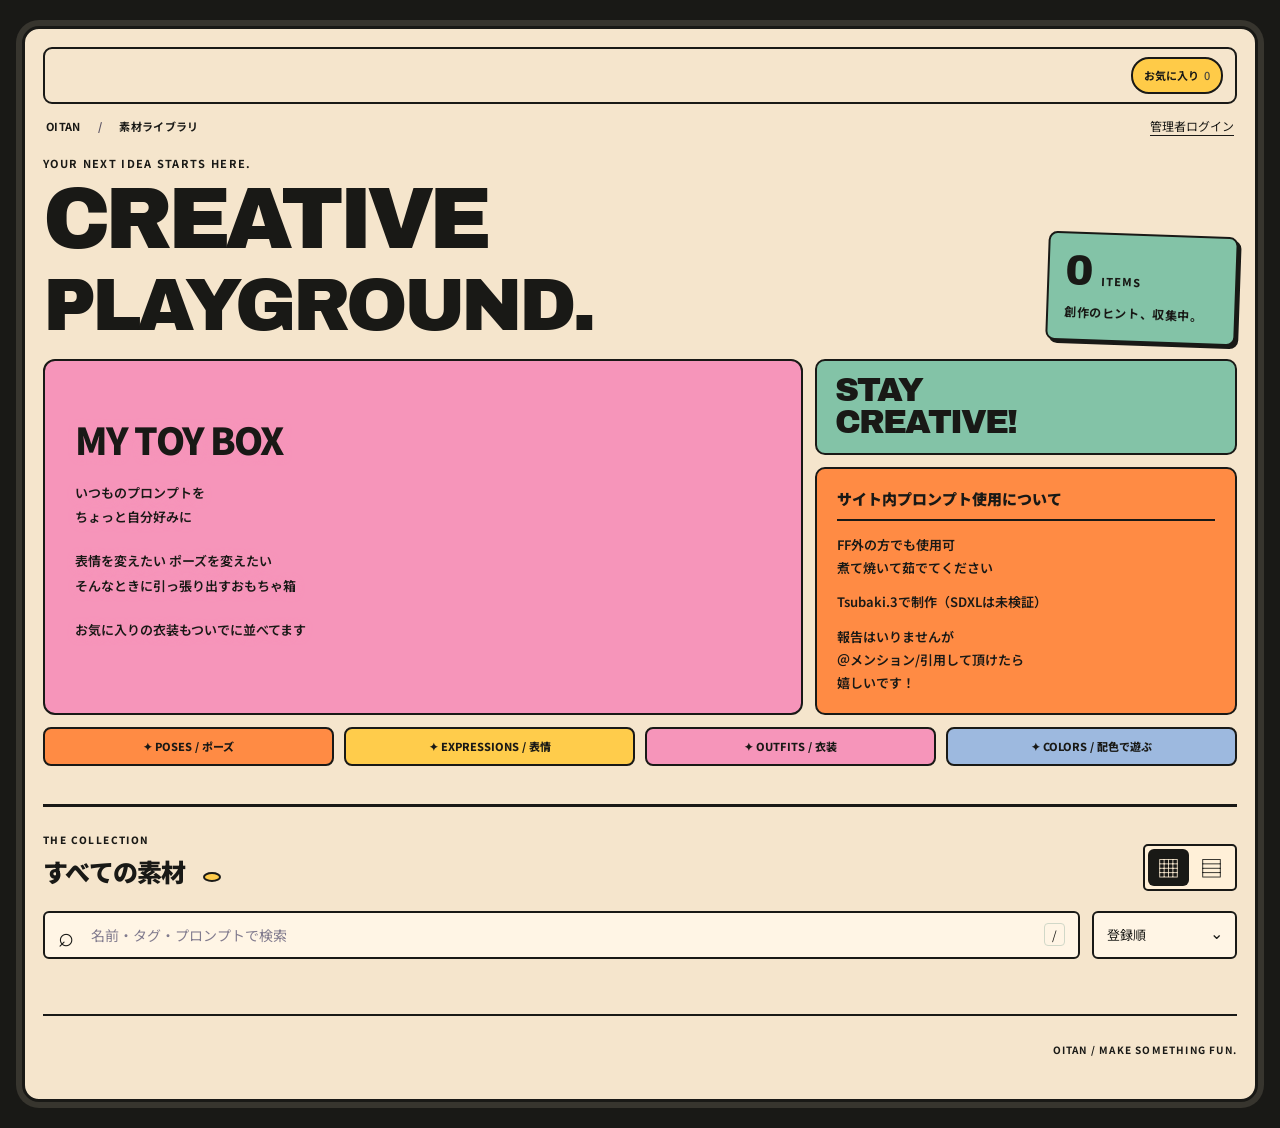
==== index.html @ fc94efe1 "Update toy box introduction" ====
<!doctype html>
<html lang="ja">
<head>
<meta charset="utf-8">
<meta name="viewport" content="width=device-width,initial-scale=1">
<meta name="theme-color" content="#f7f5ef">
<meta name="description" content="おいたんの創作素材ライブラリ。ポーズ、配色、衣装、表情、参考資料をまとめて保管。">
<title>OITAN — 素材図鑑</title>
<link rel="preconnect" href="https://fonts.googleapis.com">
<link rel="preconnect" href="https://fonts.gstatic.com" crossorigin>
<link href="https://fonts.googleapis.com/css2?family=Archivo+Black&family=Noto+Sans+JP:wght@400;500;600;700;800;900&display=swap" rel="stylesheet">
<link rel="stylesheet" href="vault.css?v=20261126-paper">
<link rel="stylesheet" href="paper.css?v=20261126-paper">
<link rel="stylesheet" href="neo.css?v=20261127-nav">
<script src="config.js"></script><script type="module" src="backend.js?v=20261127-optional"></script>
</head>
<body>
<a class="skip-link" href="#library">ライブラリへ移動</a>
<div class="app-shell">
<aside class="sidebar">

<p class="nav-caption">PICK YOUR CATEGORY</p>
<nav id="category-nav" aria-label="素材カテゴリ"></nav>
<div class="sidebar-bottom">
<button id="favorites-nav" class="nav-item"><span class="nav-icon">☆</span><span>お気に入り</span><span id="favorite-count" class="nav-count">0</span></button>

<p class="storage-note">素材はどなたでも閲覧・コピーできます。<br>登録・編集は管理者専用です。</p>

</div>
</aside>
<div class="workspace">
<header class="topbar"><div class="breadcrumb">OITAN <span>/</span> <span id="breadcrumb-label">素材ライブラリ</span></div><div class="top-actions"><a class="admin-login" id="admin-login" href="#admin-login-dialog">管理者ログイン</a><a class="admin-login" id="admin-logout" href="#logout" hidden>ログアウト</a><span class="local-label">CREATIVE PLAYGROUND</span><button class="primary-button compact" id="add-top" hidden><span>＋</span> 素材を追加</button></div></header>
<main id="library">
<section class="hero" aria-labelledby="hero-title"><div class="hero-copy"><p class="eyebrow">YOUR NEXT IDEA STARTS HERE.</p><h1 id="hero-title">CREATIVE<br><span>PLAYGROUND.</span></h1></div><div class="hero-meta"><span class="hero-total" id="hero-total">0<span>ITEMS</span></span><span class="hero-meta-text">創作のヒント、収集中。</span></div></section>
<section class="play-board" aria-label="素材ライブラリの紹介"><div class="play-main"><div class="hero-gallery" id="hero-gallery" aria-hidden="true"></div><div class="prompt-poster"><strong>MY TOY BOX</strong><p>いつものプロンプトを<br>ちょっと自分好みに</p><p>表情を変えたい ポーズを変えたい<br>そんなときに引っ張り出すおもちゃ箱</p><p>お気に入りの衣装もついでに並べてます</p></div><button class="gallery-pause" id="gallery-pause" hidden type="button" aria-label="背景画像の動きを止める" aria-pressed="false">Ⅱ</button></div><div class="play-side"><div class="mint-panel"><strong>STAY<br>CREATIVE!</strong></div><div class="orange-panel usage-panel"><h2>サイト内プロンプト使用について</h2><p>FF外の方でも使用可<br>煮て焼いて茹でてください</p><p>Tsubaki.3で制作（SDXLは未検証）</p><p>報告はいりませんが<br>＠メンション/引用して頂けたら<br>嬉しいです！</p></div></div></section><div class="club-strip" aria-label="収録カテゴリ"><a data-browse="pose" href="#collection-start">✦ POSES / ポーズ</a><a data-browse="expression" href="#collection-start">✦ EXPRESSIONS / 表情</a><a data-browse="outfit" href="#collection-start">✦ OUTFITS / 衣装</a><a href="colors.html">✦ COLORS / 配色で遊ぶ</a></div>
<section id="collection-start" class="collection" aria-labelledby="collection-title">
<div class="collection-heading"><div><p class="eyebrow" id="collection-eyebrow">THE COLLECTION</p><h2 id="collection-title">すべての素材 <span id="result-count"></span></h2></div><div class="view-toggle" aria-label="カードの大きさ"><button id="view-comfort" class="selected" aria-label="大きいカード" aria-pressed="true">▦</button><button id="view-dense" aria-label="小さいカード" aria-pressed="false">▤</button></div></div>
<div class="filter-bar"><label class="search-box"><span aria-hidden="true">⌕</span><input id="search" type="search" placeholder="名前・タグ・プロンプトで検索" autocomplete="off" aria-label="素材を検索"><kbd>/</kbd></label><label class="sort-label"><span class="sr-only">並び順</span><select id="sort"><option value="default">登録順</option><option value="newest">新しい順</option><option value="name">名前順</option></select><span aria-hidden="true">⌄</span></label></div>

<div id="cards" class="card-grid"></div>
<div id="empty-state" class="empty-state" hidden><div class="empty-symbol">＋</div><h3 id="empty-title">最初の素材を追加</h3><p id="empty-copy">画像やプロンプトを保存して、素材庫を育てていこう。</p><button class="primary-button" id="add-empty" hidden>素材を追加</button></div>
<div class="collection-footer"><span id="footer-count"></span><span>OITAN / MAKE SOMETHING FUN.</span></div>
</section>
</main>
</div>
</div>
<dialog id="detail-dialog" class="detail-dialog" aria-labelledby="detail-title"><div id="detail-content"></div></dialog>
<dialog id="editor-dialog" class="editor-dialog" aria-labelledby="editor-title"><div class="editor-header"><div><p class="eyebrow">NEW ENTRY / 素材を収録</p><h2 id="editor-title">素材を追加</h2></div><button class="close-button" id="close-editor" aria-label="閉じる">×</button></div><form id="editor-form"><input type="hidden" id="editing-id"><div class="form-row"><label>素材名<input id="item-title" required maxlength="120" placeholder="例：振り返るポーズ"></label><label>カテゴリ<select id="item-category"><option value="pose">ポーズ</option><option value="palette">配色</option><option value="outfit">衣装</option><option value="expression">表情</option><option value="reference">参考資料</option></select></label></div><label id="image-field" class="image-upload"><span id="upload-label">＋ 参考画像を選ぶ</span><input type="file" id="item-image" accept="image/png,image/jpeg,image/webp,image/gif"><span class="upload-hint">PNG / JPG / WEBP / GIF・8MBまで</span><img id="image-preview" alt="選択した参考画像" hidden></label><label id="palette-field" hidden>カラーコード<span class="field-note">スペースかカンマで区切って入力</span><input id="item-colors" placeholder="#B99AE8 #272130 #E4C5CB"><div id="palette-preview" class="palette-preview"></div></label><label>タグ<span class="field-note">カンマで区切って入力</span><input id="item-tags" maxlength="300" placeholder="例：立ち姿, 横向き, 自然体"></label><label>プロンプト<textarea id="item-prompt" rows="4" placeholder="コピーして使いたいプロンプト"></textarea></label><section class="section-builder" aria-labelledby="sections-title"><h3 id="sections-title">PROMPT DATA <span>追加の項目（任意）</span></h3><div id="prompt-sections"></div><button type="button" id="add-section" class="secondary-button">＋ ADD SECTION</button><p class="field-note">容姿・服装・色などを項目ごとに追加できます。詳細画面ではタブで切り替えてコピーできます。</p></section><label>メモ<textarea id="item-notes" rows="2" placeholder="使いどころや覚えておきたいこと"></textarea></label><label>参照URL<input id="item-source" type="url" placeholder="https://"></label><p id="form-error" role="alert" class="form-error"></p><div class="form-footer"><p>保存すると公開ライブラリに追加されます。</p><button class="primary-button" type="submit" id="save-item">保存する</button></div></form></dialog>

<dialog id="admin-login-dialog" class="editor-dialog" aria-labelledby="login-title"><div class="editor-header"><h2 id="login-title">管理者ログイン</h2><button type="button" class="close-button" id="close-login" aria-label="ログインを閉じる">×</button></div><form id="login-form"><label>メールアドレス<input id="login-email" type="email" autocomplete="username" required></label><label>パスワード<input id="login-password" type="password" autocomplete="current-password" required></label><p id="login-error" role="alert"></p><button class="primary-button" id="login-submit">ログイン</button></form></dialog><div class="toast" id="toast" role="status" aria-live="polite"></div>
</body>
</html>
---- vault.css ----
:root{color-scheme:dark;--bg:#101014;--panel:#19181f;--muted:#9b97a7;--text:#f1edf6;--line:#302d38;--purple:#bd98f1;--pink:#dda5cf;--sans:'Noto Sans JP',sans-serif;--display:'Barlow Condensed',sans-serif}*{box-sizing:border-box}body{margin:0;background:var(--bg);color:var(--text);font:16px/1.7 var(--sans)}button,input,select,textarea{font:inherit}button,a,input,textarea,select{-webkit-tap-highlight-color:transparent}button,a{touch-action:manipulation}button{color:inherit;cursor:pointer}button:disabled{opacity:.5;cursor:wait}a{color:inherit;text-decoration:none}button{border:0;background:none}button:focus-visible,a:focus-visible,input:focus-visible,select:focus-visible,textarea:focus-visible{outline:2px solid var(--purple);outline-offset:4px}button,input,select,textarea{border-radius:6px}input,textarea,select{color:var(--text);background:#111015;border:1px solid var(--line);padding:11px 13px;width:100%}textarea{resize:vertical}input::placeholder,textarea::placeholder{color:#817b8e}input[type=search]::-webkit-search-cancel-button{cursor:pointer}input[type=file]{font-size:14px}.sr-only{position:absolute;width:1px;height:1px;overflow:hidden;clip-path:inset(50%)}[hidden]{display:none!important}.skip-link{position:fixed;top:-100px;left:20px;z-index:50;padding:10px;background:var(--purple);color:#171020}.skip-link:focus{top:10px}.app-shell{display:grid;grid-template-columns:235px minmax(0,1fr);min-height:100vh}.sidebar{padding:36px 22px 22px;border-right:1px solid var(--line);position:sticky;top:0;height:100vh;display:flex;flex-direction:column;background:#131217;z-index:2}.brand{display:flex;align-items:center;gap:12px;margin:0 8px 51px;font:700 31px/1 var(--display);letter-spacing:2px}.brand small{display:block;font:500 10px/1.4 var(--sans);letter-spacing:1.1px;margin-top:8px;color:var(--muted)}.brand-symbol{font:600 36px/1 var(--display);display:grid;place-items:center;border:1px solid #766281;width:43px;height:46px;transform:skewY(-6deg);position:relative;color:var(--purple);background:#282032}.brand-symbol>span{position:absolute;font:400 17px/1 var(--sans);right:-6px;bottom:-5px;background:#131217}.nav-caption{font:600 13px/1 var(--display);letter-spacing:2.8px;color:#77717f;margin:0 17px 19px}.nav-item{width:100%;display:flex;align-items:center;gap:13px;padding:12px 14px;margin-bottom:6px;color:#b0aab9;border:1px solid transparent;border-radius:6px;text-align:left;transition:background .2s,color .2s,border-color .2s,transform .2s;font-size:14px;font-weight:500}.nav-item:hover{background:#211c28;transform:translateX(3px);color:#fff}.nav-item.active{background:#31253e;border-color:#584264;color:#e6c9ff;box-shadow:inset 3px 0 0 var(--purple)}.nav-icon{width:23px;font:400 22px/1 var(--sans);text-align:center}.nav-count{margin-left:auto;font:500 15px/1 var(--display);color:#92829e}.nav-item.active .nav-count{color:#d5b1f3}.sidebar-bottom{margin-top:auto;padding-top:30px}.backup-tools{display:flex;border-top:1px solid var(--line);margin:19px 10px 0;padding-top:15px;gap:14px}.backup-tools button{font-size:13px;color:#c0b5ca;padding:4px 0}.backup-tools button:hover{text-decoration:underline;color:var(--purple)}.storage-note{margin:12px 10px 18px;font-size:12px;color:#85808e;line-height:1.9}.legacy-link{font-size:12px;color:#aaa1b5;margin-left:10px}.workspace{min-width:0}.topbar{height:86px;padding:0 42px;border-bottom:1px solid var(--line);display:flex;align-items:center;justify-content:space-between;gap:20px}.breadcrumb{font-size:13px;letter-spacing:.3px;color:#cbc5d3}.breadcrumb>span:first-child{margin:0 14px;color:#5b5465}.top-actions{display:flex;align-items:center;gap:23px}.local-label{font:500 13px/1 var(--display);letter-spacing:2px;color:#8c8596}.primary-button{background:var(--purple);color:#21142d;display:inline-flex;align-items:center;justify-content:center;gap:9px;padding:13px 22px;font-weight:700;font-size:14px;transition:background .2s,box-shadow .2s,transform .2s;border:1px solid #c9a9f4}.primary-button:hover{background:#d1b3f5;box-shadow:0 0 24px #b18ee52b;transform:translateY(-2px)}.primary-button.compact{padding:9px 15px}.primary-button>span{font:400 23px/1 var(--sans)}main{max-width:1560px;margin:0 auto;padding:30px 42px 0}.hero{min-height:328px;border:1px solid #44334e;border-radius:10px;background:radial-gradient(ellipse at 85% 35%,#63426b3b,transparent 60%),linear-gradient(120deg,#221b2a,#1e1826 63%,#292031);position:relative;overflow:hidden;display:flex;align-items:center;padding:30px 37px}.hero:before{content:'';position:absolute;inset:0;background-image:linear-gradient(#c9a7ec08 1px,transparent 1px),linear-gradient(90deg,#c9a7ec08 1px,transparent 1px);background-size:36px 36px;mask-image:linear-gradient(90deg,transparent,#000);pointer-events:none}.hero-copy{z-index:1;position:relative}.eyebrow{font:600 13px/1.3 var(--display);letter-spacing:2px;color:#a9a0b6;margin:0 0 14px}.hero .eyebrow{color:#c0a8da;display:flex;align-items:center;gap:10px}.tiny-line{display:inline-block;width:20px;height:1px;background:var(--purple)}h1{font-size:clamp(30px,3.2vw,48px);line-height:1.5;letter-spacing:.04em;margin:0;font-weight:800}h1 em{font-style:normal;color:#d0b0ed}.hero-description{font-size:14px;color:#bfb4cb;line-height:1.9;margin:13px 0 21px}.hero-meta{display:flex;align-items:center;gap:18px}.hero-total{font:600 35px/1 var(--display);letter-spacing:1px}.hero-total>span{font-size:12px;letter-spacing:2px;margin-left:8px;color:#a798b8}.hero-meta-rule{width:1px;height:28px;background:#5a4366}.hero-meta-text{font-size:11px;line-height:1.8;letter-spacing:.05em;color:#a795b9}.hero-art{position:absolute;inset:0 0 0 44%;perspective:900px;overflow:hidden}.hero-portrait{position:absolute;border-radius:9px;overflow:hidden;box-shadow:0 20px 42px #08050d9e;border:1px solid #bba0d44a;aspect-ratio:3/4;width:195px;top:28px;background:#332a3c}.hero-portrait img{width:100%;height:100%;object-fit:cover;object-position:50% 25%;filter:saturate(.67)}.portrait-front{right:62px;transform:rotate(9deg);animation:float-front 7s ease-in-out infinite}.portrait-back{right:219px;top:65px;width:170px;transform:rotate(-12deg);opacity:.75;animation:float-back 8s ease-in-out infinite}.orbit{position:absolute;border:1px solid #ad82d42b;border-radius:50%;width:470px;height:470px;top:-74px;right:-22px}.orbit-two{width:390px;height:390px;top:-34px;right:18px;border-style:dashed;animation:orbit 90s linear infinite}.art-cross{position:absolute;font-size:27px;font-weight:300;color:#cfb0e0}.cross-one{right:25px;top:24px}.cross-two{left:45px;bottom:37px;font-size:20px}.art-caption{position:absolute;right:31px;bottom:21px;font:500 12px/1 var(--display);letter-spacing:4px;color:#cbb4d8;writing-mode:vertical-rl}.collection{margin-top:34px}.collection-heading{display:flex;align-items:flex-end;justify-content:space-between;gap:20px}.collection-heading .eyebrow{margin-bottom:6px;color:#867b95}h2{font-size:23px;line-height:1.5;margin:0;font-weight:700;letter-spacing:.02em}h2>span{font:500 20px/1 var(--display);color:#b092c4;display:inline-block;margin-left:12px}.view-toggle{display:flex;border:1px solid var(--line);padding:3px;border-radius:6px;gap:2px}.view-toggle button{font-size:23px;line-height:1;padding:7px 9px;color:#807789}.view-toggle .selected{background:#33263e;color:#d1aceb}.filter-bar{display:flex;gap:12px;margin-top:20px}.search-box{flex:1;position:relative;display:flex;align-items:center}.search-box>span{position:absolute;left:15px;font-size:27px;line-height:1;color:#b0a2be}.search-box input{height:47px;background:#19171e;padding:11px 46px;font-size:14px;border-color:#322c3b}.search-box kbd{position:absolute;right:15px;padding:0 7px;border:1px solid #44394f;border-radius:4px;font:12px/21px var(--sans);color:#8c8199}.sort-label{width:145px;position:relative}.sort-label select{height:47px;appearance:none;font-size:13px;padding-right:35px;background:#19171e;border-color:#322c3b}.sort-label>span:last-child{position:absolute;right:14px;top:8px;pointer-events:none;color:#b8a8c6}.subfilters{display:flex;gap:8px;flex-wrap:wrap;margin:17px 0 21px;min-height:31px}.filter-chip{font-size:13px;line-height:1;padding:8px 15px;border:1px solid #3b3445;color:#a59aaf;border-radius:20px;transition:.2s}.filter-chip:hover{border-color:#9776af;color:#e0cced}.filter-chip.active{color:#dec4f3;background:#33263e;border-color:#735481}.card-grid{display:grid;grid-template-columns:repeat(4,minmax(0,1fr));gap:22px 18px;align-items:start}.card-grid.dense{grid-template-columns:repeat(5,minmax(0,1fr))}.material-card{position:relative;border:1px solid #36303f;border-radius:8px;background:#1b1820;overflow:hidden;transition:transform .25s,border-color .25s,box-shadow .25s;animation:card-in .35s both;animation-delay:var(--delay,0ms)}.material-card:hover{transform:translateY(-6px);border-color:#b08ad0;box-shadow:0 12px 28px #0005,0 0 0 1px #a276c325}.card-open{display:block;width:100%;padding:0;text-align:left;border-radius:0}.card-image{aspect-ratio:4/4.6;display:block;background:#302836;position:relative;overflow:hidden}.card-image img{display:block;width:100%;height:100%;object-fit:cover;object-position:50% 27%;transition:transform .5s,filter .35s;filter:saturate(.85)}.material-card:hover img{transform:scale(1.045);filter:saturate(1)}.card-image:after{content:'';position:absolute;inset:65% 0 0;background:linear-gradient(transparent,#15101c70);pointer-events:none}.card-type{position:absolute;left:12px;top:12px;background:#17121ccc;backdrop-filter:blur(8px);color:#e3d3eb;font-size:11px;padding:3px 9px;border:1px solid #c5a8db33;border-radius:4px;z-index:1}.favorite-button{position:absolute;right:10px;top:10px;width:32px;height:32px;border-radius:50%;font-size:19px;background:#17121cbf;border:1px solid #c5a8db33;color:#d2c4df;z-index:2;transition:.2s}.favorite-button:hover{background:#4b305d;transform:scale(1.1)}.favorite-button.saved{color:#e5bcff;background:#4b305de6;border-color:#a67ac3}.card-copy{display:block;padding:14px 14px 15px}.card-title{display:block;font-size:15px;line-height:1.6;font-weight:600;overflow-wrap:anywhere}.card-subtitle{display:block;color:#93859e;font-size:11px;margin-top:5px;letter-spacing:.03em;min-height:18px}.card-bottom-line{height:2px;background:linear-gradient(90deg,#9a74be70,transparent);position:absolute;bottom:0;left:0;right:0}.palette-card{display:flex;height:100%}.palette-card span{flex:1}.text-cover{display:flex;align-items:center;justify-content:center;height:100%;padding:22px;background:radial-gradient(ellipse at 20% 20%,#72518555,transparent),#28212f;color:#c4a2dc;font:600 30px/1.4 var(--display);letter-spacing:3px;overflow-wrap:anywhere}.empty-state{text-align:center;min-height:300px;padding:35px 20px 60px;border:1px dashed #50415e;border-radius:8px;margin-bottom:28px;background:#20192855}.empty-symbol{font-size:35px;line-height:1;margin:8px auto 24px;color:var(--purple)}.empty-state h3{font-size:19px;font-weight:500;margin:0}.empty-state p{font-size:14px;color:var(--muted);margin:12px 0 24px}.collection-footer{display:flex;justify-content:space-between;gap:10px;padding:25px 0 23px;margin-top:15px;border-top:1px solid #2d2734;color:#83778e;font:500 12px/1.5 var(--display);letter-spacing:1.2px}.collection-footer>span:first-child{font-family:var(--sans);letter-spacing:0;font-size:12px}.detail-dialog,.editor-dialog{padding:0;color:var(--text);background:#1a1720;border:1px solid #675173;border-radius:12px;box-shadow:0 30px 100px #0009;max-height:90vh;max-height:90dvh;width:min(1020px,calc(100% - 40px));overflow:auto}.detail-dialog::backdrop,.editor-dialog::backdrop{background:#08060dc7;backdrop-filter:blur(9px)}dialog[open]{animation:panel-in .24s ease-out}.detail-layout{display:grid;grid-template-columns:39% minmax(0,1fr);min-height:520px}.detail-visual{background:#28212f;position:relative;min-height:320px}.detail-visual img{width:100%;height:100%;max-height:85vh;object-fit:cover;object-position:50% 20%;position:sticky;top:0;display:block}.detail-body{padding:35px 30px}.detail-top{display:flex;justify-content:space-between;align-items:start;gap:20px}.detail-body h2{font-size:27px;margin:8px 0 18px;overflow-wrap:anywhere}.close-button{border:1px solid #5d496a;background:#261d30;font:300 28px/1 var(--sans);padding:2px;width:36px;height:36px;flex-shrink:0;display:grid;place-items:center;border-radius:5px}.close-button:hover{background:#4b325d}.detail-section{padding:20px 0;border-top:1px solid #3b3045}.detail-section h3{font-size:16px;line-height:1.5;font-weight:600;margin:0 0 12px;color:#d6c6e4}.detail-copy{font-size:14px;color:#c0b6cb;line-height:1.95;white-space:pre-wrap;overflow-wrap:anywhere;margin:0}.prompt-text{font:13px/1.9 var(--sans);background:#100d16;border:1px solid #3a2d47;border-radius:5px;padding:15px;color:#bdb0cd;white-space:pre-wrap;max-height:245px;overflow:auto;overflow-wrap:anywhere}.copy-button,.secondary-button{padding:9px 14px;border:1px solid #695079;color:#d5b8ed;background:#2f233b;font-size:13px;border-radius:5px;transition:.2s}.copy-button:hover,.secondary-button:hover{background:#473054;border-color:#ae82cc}.detail-section .copy-button{margin-top:12px}.detail-tags{display:flex;flex-wrap:wrap;gap:7px;margin:13px 0 20px}.detail-tags span{font-size:12px;color:#b5a3c5;border:1px solid #4e3b5c;padding:3px 9px;border-radius:4px}.detail-actions{display:flex;gap:10px;margin:12px 0 20px;flex-wrap:wrap}.source-link{color:#d1adea;border-bottom:1px solid #6d4d86;font-size:14px;display:inline-block;overflow-wrap:anywhere;margin-top:14px}.detail-palette{display:flex;flex-wrap:wrap;gap:10px}.swatch-button{flex:1;min-width:78px;padding:0;background:#18101e;border:1px solid #5c466b;overflow:hidden}.swatch-button span{display:block;height:70px;background:var(--swatch)}.swatch-button small{display:block;padding:9px;font:13px/1.5 var(--sans)}.editor-dialog{width:min(670px,calc(100% - 32px));padding:28px}.editor-header{display:flex;align-items:start;justify-content:space-between;margin-bottom:25px;gap:20px}.editor-header h2{font-size:25px}.editor-header .eyebrow{margin-bottom:6px;font-size:12px}#editor-form>label{display:block;margin:17px 0;font-size:14px;color:#d0c4dc}#editor-form label input,#editor-form label textarea,#editor-form label select{margin-top:7px;font-size:14px}.form-row{display:grid;grid-template-columns:1.5fr 1fr;gap:15px;font-size:14px;color:#d0c4dc}.field-note{font-size:12px;color:#9a8ba7;margin-left:12px}.image-upload{border:1px dashed #71537f;border-radius:7px;text-align:center;padding:18px;background:#251c2e;cursor:pointer}.image-upload #item-image{display:block;background:none;border:0;width:auto;max-width:100%;margin:10px auto;padding:5px}.image-upload>img{display:block;max-height:150px;max-width:100%;border-radius:4px;margin:15px auto 0}.upload-hint{display:block;font-size:11px;color:#9e8eac}.palette-preview{display:flex;gap:5px;margin-top:10px;height:35px}.palette-preview span{flex:1;border-radius:3px}.form-error{color:#ffc2d2;font-size:14px}.form-footer{border-top:1px solid #41314c;padding-top:18px;display:flex;align-items:center;gap:15px;justify-content:space-between}.form-footer p{font-size:11px;line-height:1.8;color:#a794b6;margin:0}.toast{position:fixed;bottom:25px;left:50%;transform:translate(-50%,15px);opacity:0;pointer-events:none;background:#d6b8f0;color:#24162e;border:1px solid #e6cffa;border-radius:7px;padding:12px 22px;font-size:14px;font-weight:600;z-index:100;transition:.2s;max-width:90%;text-align:center}.toast.show{opacity:1;transform:translate(-50%,0)}.delete-button{color:#dba2b4}.data-error{padding:20px;background:#42232d;border:1px solid #ab607c;border-radius:7px;margin:20px 0;font-size:14px}@keyframes float-front{50%{transform:translateY(-9px) rotate(7deg)}}@keyframes float-back{50%{transform:translateY(7px) rotate(-10deg)}}@keyframes orbit{to{transform:rotate(360deg)}}@keyframes card-in{from{opacity:0;transform:translateY(12px)}to{opacity:1;transform:translateY(0)}}@keyframes panel-in{from{opacity:0;transform:translateY(15px) scale(.98)}to{opacity:1;transform:translateY(0) scale(1)}}@media(min-width:1600px){.hero{min-height:370px}.hero-portrait{width:220px}.portrait-back{width:195px;right:245px}.card-image{aspect-ratio:4/4.5}}@media(max-width:1200px){.app-shell{grid-template-columns:205px minmax(0,1fr)}.sidebar{padding:30px 14px 20px}.brand{font-size:29px;gap:10px;margin-left:4px}.brand small{font-size:9px}main{padding:25px 26px 0}.topbar{padding:0 26px}.hero{padding:27px;min-height:315px}.hero-portrait{width:160px;right:28px;top:48px}.portrait-back{width:140px;right:146px;top:72px}.hero-art{left:48%}.card-grid{grid-template-columns:repeat(3,minmax(0,1fr));gap:18px 15px}.card-grid.dense{grid-template-columns:repeat(4,minmax(0,1fr))}.local-label{display:none}}@media(max-width:850px){.app-shell{grid-template-columns:170px minmax(0,1fr)}.sidebar{padding-left:9px;padding-right:9px}.brand{font-size:25px;letter-spacing:1px}.brand-symbol{width:34px;height:38px}.brand small{font-size:8px;letter-spacing:.5px}.nav-item{padding:11px 9px;gap:8px;font-size:13px}.storage-note{font-size:11px}.hero-art{opacity:.45;left:40%}.hero-copy{max-width:85%}.hero h1{font-size:36px}.hero{min-height:320px}.card-grid,.card-grid.dense{grid-template-columns:repeat(2,minmax(0,1fr))}.breadcrumb{font-size:12px}.breadcrumb>span:first-child{margin:0 8px}.compact{font-size:12px!important}.detail-layout{grid-template-columns:34% minmax(0,1fr)}.detail-body{padding:27px 22px}.hero-portrait{right:-10px}.portrait-back{right:95px}.backup-tools{gap:10px;font-size:12px}.legacy-link{font-size:11px}}@media(max-width:620px){.app-shell{display:block}.sidebar{height:auto;position:relative;padding:19px 18px 12px;border-right:0;border-bottom:1px solid var(--line)}.brand{font-size:27px;margin:0 0 22px;gap:11px}.brand-symbol{width:36px;height:39px}.brand small{font-size:9px;letter-spacing:1px}.nav-caption{display:none}#category-nav{display:flex;gap:7px;overflow-x:auto;padding-bottom:4px;scrollbar-width:thin}#category-nav .nav-item{width:auto;flex-shrink:0;gap:6px;padding:8px 11px;margin:0;font-size:12px}#category-nav .nav-icon{display:none}.nav-count{font-size:13px;margin-left:3px}#category-nav .nav-item.active{box-shadow:inset 0 -2px 0 var(--purple)}.sidebar-bottom{padding:0;position:static;display:flex;align-items:center;gap:9px;flex-wrap:wrap}.sidebar-bottom .nav-item{position:absolute;right:16px;top:23px;width:auto;padding:7px 10px;margin:0;font-size:12px}.sidebar-bottom .nav-icon{font-size:18px;width:15px}.backup-tools{border:0;margin:7px 0 0;padding:0;gap:17px}.backup-tools button{font-size:12px}.storage-note{margin:7px 0 0 auto;font-size:10px;line-height:1.5}.storage-note br{display:none}.legacy-link{display:none}.topbar{height:60px;padding:0 18px}.top-actions{gap:0}.primary-button.compact{font-size:12px;padding:7px 10px}.breadcrumb{font-size:11px}.breadcrumb>span:first-child{margin:0 7px}main{padding:18px 16px 0}.hero{padding:25px 22px;min-height:302px;border-radius:8px}.hero h1{font-size:32px;line-height:1.55}.hero .eyebrow{font-size:10px;letter-spacing:1.2px}.hero-description{font-size:12px}.hero-art{opacity:.37;left:38%}.hero-portrait{width:137px;top:77px;right:-22px}.portrait-back{width:117px;right:73px;top:104px}.art-caption{right:13px;font-size:9px}.hero-total{font-size:29px}.hero-meta-text{font-size:10px}.cross-one{right:14px;font-size:21px}.cross-two{display:none}.collection{margin-top:26px}.collection-heading h2{font-size:20px}.collection-heading .eyebrow{font-size:11px}.view-toggle button{padding:6px;font-size:20px}.filter-bar{margin-top:17px;gap:8px}.search-box input{font-size:12px;padding-left:36px;padding-right:26px}.search-box>span{left:11px;font-size:23px}.search-box kbd{display:none}.sort-label{width:112px;flex-shrink:0}.sort-label select{font-size:12px;padding-left:11px}.subfilters{gap:6px;margin:14px 0 18px}.filter-chip{font-size:12px;padding:7px 13px}.card-grid,.card-grid.dense{gap:14px 11px}.card-copy{padding:11px}.card-title{font-size:13px}.card-subtitle{font-size:10px}.card-type{left:8px;top:9px;font-size:10px;padding:2px 6px}.favorite-button{right:7px;top:7px;width:29px;height:29px;font-size:17px}.detail-dialog{width:calc(100% - 20px)}.detail-layout{display:block}.detail-visual{min-height:0;max-height:300px;overflow:hidden}.detail-visual img{height:300px;width:100%;object-position:50% 24%;position:static;object-fit:cover}.detail-body{padding:24px 20px}.detail-body h2{font-size:24px}.editor-dialog{padding:22px 18px}.form-row{grid-template-columns:1fr;gap:17px}.form-footer{align-items:stretch;flex-direction:column}.form-footer .primary-button{width:100%}.field-note{display:block;margin-left:0;margin-top:4px}.collection-footer{font-size:10px}.collection-footer>span:first-child{font-size:11px}.hero-copy{max-width:100%}.detail-top .close-button{position:sticky;top:0}.detail-copy{font-size:14px}}@media(prefers-reduced-motion:reduce){*,*:before,*:after{animation:none!important;transition:none!important;scroll-behavior:auto!important}}

/* Material-library hero cards. */
.material-hero .sample-panel{position:absolute;width:225px;height:194px;border:1px solid #9e80bb77;border-radius:10px;background:#21172dd9;padding:19px;box-shadow:0 18px 35px #08050d66;backdrop-filter:blur(7px)}
.sample-label{font:600 13px/1 var(--display);letter-spacing:2px;color:#cbb3dc}
.panel-color{right:49px;top:40px;transform:rotate(9deg);animation:float-front 7s ease-in-out infinite;z-index:1}
.sample-swatches{display:flex;height:89px;border-radius:5px;overflow:hidden;margin:18px 0 14px}.sample-swatches span{flex:1}.sample-swatches span:nth-child(1){background:#3f2d52}.sample-swatches span:nth-child(2){background:#87629f}.sample-swatches span:nth-child(3){background:#bf9cd4}.sample-swatches span:nth-child(4){background:#ecc4d3}
.sample-bottom{font-size:11px;letter-spacing:.1em;color:#b5a1c4}
.panel-prompt{right:221px;top:104px;transform:rotate(-12deg);animation:float-back 8s ease-in-out infinite;opacity:.7}
.sample-lines{height:87px;display:flex;flex-direction:column;gap:11px;padding:19px 0 12px;margin:8px 0}.sample-lines i{height:3px;border-radius:3px;background:#ab8ec9;width:90%}.sample-lines i:nth-child(2){width:65%;background:#725e8c}.sample-lines i:nth-child(3){width:82%}.sample-lines i:nth-child(4){width:43%;background:#725e8c}
.filter-bar{margin-bottom:22px}.collection-heading{margin-bottom:0}
@media(max-width:1200px){.material-hero .sample-panel{width:185px;height:176px;padding:15px}.panel-color{right:23px;top:61px}.panel-prompt{right:155px;top:109px}.sample-swatches{height:75px;margin:16px 0 12px}.sample-label{font-size:11px}}
@media(max-width:620px){.material-hero .sample-panel{width:145px;height:150px;padding:13px}.panel-color{right:-15px;top:85px}.panel-prompt{right:67px;top:130px}.sample-swatches{height:62px;margin:13px 0 8px}.sample-label{font-size:9px;letter-spacing:1px}.sample-bottom{font-size:9px}.sample-lines{height:64px;gap:9px;padding-top:10px}}

.admin-login{font-size:13px;color:#cab0df;white-space:nowrap}.admin-login:hover{text-decoration:underline}.top-actions{gap:15px}@media(max-width:620px){.admin-login{font-size:11px}.top-actions{gap:8px}}

.section-builder{margin:22px 0;padding:20px 0;border-block:1px solid #ffffff20}.section-builder h3{font-size:16px;margin:0 0 14px}.section-builder h3 span{font-size:14px;font-weight:400;color:#b8a9c5;margin-left:8px}.prompt-section-editor{padding:16px;border:1px solid #a384bd66;border-radius:8px;background:#18131f;margin-bottom:14px}.section-fields{display:grid;grid-template-columns:1fr 1fr auto;gap:12px;align-items:end}.section-fields .close-button{margin-bottom:5px}.prompt-section-editor textarea{min-height:130px;resize:vertical}.section-builder>.field-note{margin-top:12px;line-height:1.7}.prompt-tabs{display:flex;gap:7px;overflow-x:auto;padding:8px 0 12px;margin-top:18px;border-bottom:1px solid #ffffff20}.prompt-tabs button{flex-shrink:0;padding:10px 16px;border:1px solid #82649d66;border-radius:6px;background:#21182b;color:#cdbbda;font:inherit;cursor:pointer}.prompt-tabs button[aria-selected="true"]{background:#c3a0e6;color:#201429;border-color:#c3a0e6}.prompt-tabs button:focus-visible{outline:2px solid #e3c2ff;outline-offset:3px}.prompt-panel[hidden]{display:none}.prompt-panel .eyebrow{font-size:14px;margin-bottom:9px}.prompt-panel .prompt-text{white-space:pre-wrap;overflow-wrap:anywhere}@media(max-width:620px){.section-fields{grid-template-columns:1fr auto}.section-fields label:first-child{grid-column:1}.section-fields label:nth-child(2){grid-column:1;grid-row:2}.section-fields button{grid-column:2;grid-row:1 / 3}.prompt-section-editor{padding:12px}.section-builder h3 span{display:block;margin:5px 0 0}}
---- paper.css ----
/* A quiet, paper-based material atlas. */
:root{color-scheme:light;--bg:#f7f5ef;--panel:#fffefa;--text:#303a34;--muted:#71796c;--line:#d6dbce;--purple:#496450;--sans:'Noto Sans JP',sans-serif;--display:'Noto Serif JP',serif}
body{background:var(--bg);color:var(--text)}body:before{content:'';position:fixed;inset:0;pointer-events:none;z-index:10;opacity:.15;background-image:url("data:image/svg+xml,%3Csvg viewBox='0 0 180 180' xmlns='http://www.w3.org/2000/svg'%3E%3Cfilter id='n'%3E%3CfeTurbulence type='fractalNoise' baseFrequency='.85' numOctaves='3' stitchTiles='stitch'/%3E%3C/filter%3E%3Cpath fill='%23808080' opacity='.2' filter='url(%23n)' d='M0 0h180v180H0z'/%3E%3C/svg%3E")}
.sidebar{background:#f0f0e7;border-color:var(--line);padding-top:40px}.brand{font:600 25px/1.2 var(--display);letter-spacing:.1em;gap:13px}.brand:hover{text-decoration:none}.brand small{font:400 11px/1.5 var(--sans);letter-spacing:.05em;color:var(--muted)}.brand-symbol{font:500 35px/1 var(--display);transform:none;width:49px;height:53px;background:none;color:#496450;border-color:#899782}.nav-caption{color:var(--muted);font:400 11px/1.5 var(--sans);letter-spacing:.14em;margin-top:3px}.nav-item{border-radius:0;border-bottom:1px solid var(--line);color:#5e6b55;margin-bottom:0}.nav-item:hover{background:#e4e8dc;color:#30482f;transform:none}.nav-item.active{background:var(--panel);color:#2f4d37;border-color:var(--line);box-shadow:inset 3px 0 #496450}.nav-item.active .nav-count,.nav-count{color:#7b8771;font:400 12px/1 var(--sans)}.nav-icon{color:#7c8c70}.storage-note{color:var(--muted);font-size:12px}.topbar{height:74px;padding-inline:48px}.breadcrumb,.local-label{color:var(--muted)}.local-label{font:400 10px/1.5 var(--sans);letter-spacing:.15em}.admin-login{color:#52674a}.primary-button{background:#496450;color:white;border:1px solid #496450;border-radius:2px;font-weight:500}.primary-button:hover{background:#354e3a;box-shadow:none;transform:none}main{padding:0 48px;max-width:1500px}.hero{border:0;border-bottom:3px double #a7b29f;border-radius:0;min-height:0;background:none;padding:44px 0 32px;justify-content:space-between;align-items:end;overflow:visible;gap:20px}.hero:before{display:none}.hero-copy{max-width:none}.eyebrow,.hero .eyebrow,.collection-heading .eyebrow{color:var(--muted);font:400 11px/1.5 var(--sans);letter-spacing:.14em}.hero h1{font:500 clamp(36px,4vw,55px)/1.5 var(--display);letter-spacing:.15em}.title-dot{color:#78906f}.hero-description{font-size:14px;color:var(--muted);margin:13px 0 0;letter-spacing:.04em}.hero-meta{display:block;text-align:right;padding-bottom:3px;flex-shrink:0}.hero-total{display:block;font:400 33px/1.3 var(--display);color:#374632}.hero-total>span{font:400 10px/1 var(--sans);color:var(--muted);letter-spacing:.1em}.hero-meta-text{font-size:12px;color:var(--muted)}.collection{margin-top:28px}h2{font:500 23px/1.6 var(--display);letter-spacing:.04em}h2>span{font:400 14px/1 var(--sans);color:var(--muted)}.view-toggle{border-radius:2px}.view-toggle .selected{background:#e3e8db;color:#344c38}.view-toggle button{color:#7e8776}.filter-bar{margin-bottom:28px}.search-box input,.sort-label select,input,textarea,select{background:var(--panel);border-color:#c9d0c1;color:var(--text);border-radius:2px}.search-box input{font-size:14px}.search-box>span,.sort-label>span:last-child{color:#78836c}.search-box kbd{color:#838b7b;border-color:#d1d8c8}.card-grid{gap:28px 22px}.material-card{border:1px solid #d9ddd1;border-radius:0;padding:9px 9px 0;background:var(--panel);box-shadow:0 2px 4px #36482d06}.material-card:hover{transform:none;border-color:#8c9e82;box-shadow:0 5px 14px #36482d12}.card-image{background:#eeeee6;aspect-ratio:4/4.7}.card-image img{object-fit:contain;filter:none}.material-card:hover img{transform:scale(1.015);filter:none}.card-image:after{display:none}.card-type{left:0;top:0;background:#fffff5e8;color:#52644b;border:0;border-bottom:1px solid #dde3d5;border-right:1px solid #dde3d5;border-radius:0;font-size:11px}.favorite-button{right:15px;top:15px;background:#fffef5e8;border-color:#d2d9c9;color:#707e63;width:29px;height:29px;font-size:18px}.favorite-button:hover,.favorite-button.saved{background:#e7eddb;color:#4a643a;border-color:#849972;transform:none}.card-copy{padding:15px 4px 13px}.card-title{font:500 16px/1.7 var(--display)}.card-subtitle{font-size:11px;color:var(--muted)}.card-bottom-line{position:static;height:2px;width:27px;background:#a3b195;display:block;margin:0 4px 12px}.text-cover{background:#e5e9dc;color:#6a7c5e;font:400 20px/1.7 var(--display);letter-spacing:.1em}.empty-state{background:#fafbf4;border:1px dashed #bbc5af;border-radius:0;padding-top:50px}.empty-symbol{color:#97a789}.empty-state h3{font:500 21px/1.7 var(--display)}.collection-footer{border-color:var(--line);color:var(--muted);font:400 11px/1.7 var(--sans);margin-top:30px}
.detail-dialog,.editor-dialog{background:var(--panel);color:var(--text);border-color:#a3af97;border-radius:3px;box-shadow:0 25px 90px #28342233}.detail-dialog::backdrop,.editor-dialog::backdrop{background:#42483980;backdrop-filter:blur(3px)}.detail-layout{grid-template-columns:43% minmax(0,1fr)}.detail-visual{background:#eeeee5;padding:20px;border-right:1px solid var(--line);min-height:0}.detail-visual img{height:auto;max-height:80vh;object-fit:contain;top:20px}.detail-visual .palette-card,.detail-visual .text-cover{min-height:360px}.detail-body h2{font:500 28px/1.6 var(--display)}.detail-tags span{color:#657259;border-color:#cdd5c1;border-radius:0}.close-button{background:#f3f5eb;border-color:#b9c3ad;border-radius:2px}.close-button:hover{background:#e2e9d8}.copy-button,.secondary-button{background:#f3f6ec;color:#40543b;border-color:#a6b49b;border-radius:2px}.copy-button:hover,.secondary-button:hover{background:#e4ecda;border-color:#738969}.detail-section{border-color:var(--line)}.detail-section h3{color:#3e5038;font:500 18px/1.6 var(--display)}.prompt-text{background:#f1f3e9;border-color:#dce2d2;color:#46523f;font-size:14px;border-radius:2px}.detail-copy{color:#5a6553}.source-link{color:#4d6942;border-color:#a4b596}.swatch-button{background:#f9fbf2;border-color:var(--line)}.delete-button{color:#86514a;border-color:#cdb2a9;background:#fff9f5}.prompt-tabs{border-color:#9eaf90;padding-bottom:0;gap:5px}.prompt-tabs button{border-color:#c2cdb7;border-bottom:0;background:#eff2e7;color:#617354;border-radius:4px 4px 0 0;font-size:14px}.prompt-tabs button[aria-selected=true]{background:#496450;color:white;border-color:#496450}.prompt-panel{border-top:0}.prompt-panel .eyebrow{font-size:11px}
#editor-form>label,.form-row{color:var(--text)}.editor-header h2{font-family:var(--display)}.image-upload{background:#f2f5e9;border-color:#aab99b;border-radius:2px}.upload-hint,.field-note,.form-footer p{color:var(--muted)}.form-error,#login-error{color:#a34235}.form-footer{border-color:var(--line)}.form-footer p{font-size:12px}.section-builder{border-color:var(--line)}.section-builder h3{font-family:var(--display)}.section-builder h3 span{color:var(--muted)}.prompt-section-editor{border-color:#c4ceb8;background:#f4f6ed;border-radius:0}.toast{background:#344b38;color:white;border-color:#344b38;border-radius:2px}.editor-dialog label{display:block;font-size:14px;margin:17px 0}.editor-dialog label input{margin-top:7px}.form-row label{margin:0}
@media(max-width:1200px){main{padding:0 30px}.topbar{padding-inline:30px}.hero{min-height:0;padding:35px 0 28px}.hero h1{font-size:45px}}
@media(max-width:850px){.app-shell{display:block}.sidebar{position:relative;height:auto;padding:23px 28px 15px;border-right:0;border-bottom:1px solid var(--line)}.brand{margin-bottom:20px}.nav-caption{margin:0 0 10px}.sidebar-bottom{margin:0;padding:0}.sidebar-bottom .nav-item{position:absolute;right:28px;top:32px;width:auto;font-size:12px;padding:6px 10px;border:1px solid #cbd2c0}.storage-note{display:none}#category-nav{display:flex;gap:7px;overflow:auto;padding-bottom:2px}#category-nav .nav-item{width:auto;flex-shrink:0;padding:8px 13px;border:1px solid #cbd2c0;border-radius:3px 3px 0 0;font-size:13px}#category-nav .nav-item.active{box-shadow:inset 0 -2px #496450}.nav-icon{display:none}.card-grid,.card-grid.dense{grid-template-columns:repeat(3,minmax(0,1fr));gap:22px 16px}.hero-copy{max-width:none}.detail-layout{grid-template-columns:40% minmax(0,1fr)}}
@media(max-width:620px){.sidebar{padding:20px 18px 12px}.brand{font-size:23px;gap:11px;margin-bottom:19px}.brand-symbol{width:42px;height:46px;font-size:30px}.brand small{font-size:10px}.nav-caption{display:block;font-size:10px}.sidebar-bottom .nav-item{right:18px;top:27px}.sidebar-bottom .nav-icon{display:none}#category-nav .nav-item{font-size:12px;padding:8px 11px}.topbar{padding:12px 18px;height:auto;min-height:61px}.top-actions{gap:10px}.admin-login{font-size:12px}main{padding:0 18px}.hero{padding:27px 0 24px;min-height:0;gap:12px}.hero h1{font-size:36px}.hero .eyebrow{font-size:10px}.hero-description{font-size:12px;max-width:240px;margin-top:9px}.hero-total{font-size:27px}.hero-total>span{display:block;font-size:9px;margin:5px 0}.hero-meta-text{font-size:10px}.card-grid,.card-grid.dense{grid-template-columns:repeat(2,minmax(0,1fr));gap:20px 13px}.material-card{padding:6px 6px 0}.card-title{font-size:15px}.card-copy{padding:12px 3px 10px}.card-type{left:0;top:0;font-size:10px}.favorite-button{right:11px;top:11px;width:26px;height:26px;font-size:16px}.search-box input{font-size:12px}.detail-layout{display:block}.detail-visual{max-height:none;border:0;border-bottom:1px solid var(--line);padding:18px}.detail-visual img{height:auto;max-height:340px;object-fit:contain;position:static}.detail-visual .palette-card,.detail-visual .text-cover{min-height:180px}.detail-body h2{font-size:26px}.prompt-tabs button{font-size:13px;padding:8px 12px}.collection-footer{font-size:10px}}
---- neo.css ----
:root{--bg:#f5e5cc;--panel:#fff1d9;--text:#191916;--muted:#56534c;--line:#191916;--purple:#ffcb48;--display:'Archivo Black','Noto Sans JP',sans-serif;--sans:'Noto Sans JP',sans-serif;color-scheme:light}html{scroll-behavior:smooth}body{background:#191916;padding:26px 22px;color:var(--text)}body:before{display:none}.app-shell{max-width:1450px;margin:auto;display:flex;flex-direction:column;background:var(--bg);border:3px solid #191916;border-radius:17px;box-shadow:0 0 0 6px #f5e5cc22;padding:18px;min-height:calc(100vh - 52px)}.sidebar{position:static;height:auto;display:grid;grid-template-columns:auto 1fr auto;align-items:center;gap:22px;background:none;border:2px solid #191916;border-radius:30px;padding:9px 15px;z-index:auto}.brand{margin:0;gap:10px;font:400 22px/1 var(--display);letter-spacing:-1px}.brand-symbol{width:34px;height:34px;border:2px solid #191916;border-radius:50%;font:400 23px/1 var(--display);background:#ffcb48;color:#191916}.brand small{display:none}.nav-caption,.storage-note{display:none}#category-nav{display:flex;justify-content:center;gap:3px;overflow-x:auto}.nav-item,#category-nav .nav-item{width:auto;flex-shrink:0;font-size:12px;font-weight:700;padding:7px 10px;border:0;border-radius:18px;margin:0;gap:5px;color:#191916}.nav-icon{display:none}.nav-count{font:500 11px var(--sans);color:#4a483f}.nav-item:hover,#category-nav .nav-item:hover{background:#ffd04b;transform:none;color:#191916}.nav-item.active,#category-nav .nav-item.active{background:#191916;color:var(--bg);box-shadow:none;border:0}.nav-item.active .nav-count{color:var(--bg)}.sidebar-bottom{margin:0;padding:0}.sidebar-bottom .nav-item{position:static;width:auto;border:2px solid #191916;background:#ffcb48;font-size:11px;padding:7px 11px}.sidebar-bottom .nav-item.active{background:#f6a2c1;color:#191916}.topbar{border:0;min-height:55px;height:auto;padding:13px 3px 7px}.breadcrumb{font-size:11px;font-weight:700;color:#191916}.top-actions{gap:13px}.local-label{display:none}.admin-login{color:#191916;font-size:12px;text-decoration:underline;text-underline-offset:4px}.primary-button{background:#ffcb48;color:#191916;border:2px solid #191916;border-radius:7px;font-weight:800;box-shadow:3px 3px 0 #191916;transition:transform .15s,box-shadow .15s}.primary-button:hover{background:#ffdb75;color:#191916;transform:translate(-1px,-1px);box-shadow:4px 4px 0 #191916}.primary-button:active{transform:translate(2px,2px);box-shadow:0 0 0 #191916}main{max-width:none;padding:0}.hero{border:0;background:none;min-height:0;padding:13px 0 17px;align-items:end;gap:15px}.hero .eyebrow{font:700 11px/1 var(--sans);color:#191916;letter-spacing:.12em;margin-bottom:10px}.hero h1{font:400 clamp(44px,6.8vw,99px)/.94 var(--display);letter-spacing:-.065em;overflow-wrap:normal}.hero h1 span{font-size:.85em;letter-spacing:-.055em}.hero-meta{border:2px solid #191916;border-radius:9px;background:#83c3a7;text-align:left;min-width:190px;padding:16px;transform:rotate(2deg);box-shadow:3px 3px 0 #191916}.hero-total{font:400 42px/1 var(--display);color:#191916}.hero-total>span{font:800 11px var(--sans);display:inline;margin-left:7px;color:#191916}.hero-meta-text{font-size:12px;display:block;color:#191916;margin-top:9px;font-weight:700}.play-board{display:grid;grid-template-columns:1.8fr 1fr;gap:12px}.play-main{position:relative;background:#f695ba;min-height:340px;border:2px solid #191916;border-radius:12px;padding:28px 30px;overflow:hidden;display:flex;align-items:center}.prompt-poster{position:relative;z-index:1;max-width:75%;transform:rotate(-2deg)}.poster-eyebrow{display:inline-block;border:2px solid #191916;background:#ffcc4b;border-radius:4px;font-size:10px;font-weight:900;padding:5px 9px;letter-spacing:.05em;margin-bottom:18px}.prompt-poster strong{font:900 clamp(25px,3.2vw,45px)/1.35 var(--sans);letter-spacing:-.05em;display:block}.prompt-poster p{font-size:13px;font-weight:500;line-height:1.85;margin:15px 0 20px}.poster-link{display:inline-block;border:2px solid #191916;background:#f9efd9;padding:9px 17px;box-shadow:3px 3px 0 #191916;border-radius:6px;font-size:13px;font-weight:800}.poster-link:hover{background:#ffcc4b;text-decoration:none}.flower-sticker{position:absolute;right:-15px;top:10px;width:44%;max-width:260px;transform:rotate(14deg);filter:drop-shadow(4px 5px 0 #191916)}.round-sticker{position:absolute;bottom:27px;right:24px;transform:rotate(12deg);background:#9db9df;border:3px solid #191916;border-radius:50%;width:125px;height:125px;display:grid;place-content:center;text-align:center;font:400 18px/1.08 var(--display);box-shadow:3px 3px 0 #191916}.burst-label{position:absolute;right:35%;top:20px;background:#88c7b6;color:#191916;font:400 14px/1.1 var(--display);padding:13px;transform:rotate(12deg);clip-path:polygon(50% 0,60% 15%,80% 5%,82% 25%,100% 30%,88% 48%,100% 65%,80% 71%,80% 95%,60% 86%,50% 100%,40% 85%,20% 95%,19% 74%,0 65%,12% 49%,0 30%,22% 26%,22% 5%,41% 15%);width:95px;height:95px;display:grid;place-content:center}.play-side{display:grid;grid-template-rows:auto 1fr;gap:12px}.mint-panel{border:2px solid #191916;border-radius:10px;background:#83c3a7;padding:14px 18px;display:flex;justify-content:space-between;align-items:center;gap:10px}.mint-panel strong{font:400 clamp(20px,2.6vw,36px)/.95 var(--display);letter-spacing:-.055em}.mint-panel>span{font-size:57px;line-height:1;color:#f695ba;-webkit-text-stroke:2px #191916}.orange-panel{background:#ff8b44;border:2px solid #191916;border-radius:10px;padding:19px 22px;position:relative;overflow:hidden}.small-tag{font:800 10px/1.3 var(--sans);letter-spacing:.04em;border-bottom:2px solid #191916;padding-bottom:7px;display:block;margin-bottom:13px}.orange-panel strong{font:900 clamp(18px,2vw,29px)/1.45 var(--sans);letter-spacing:-.04em;display:block}.orange-panel p{font-size:12px;font-weight:500;line-height:1.8;margin:13px 0 0}.color-dots{display:flex;gap:6px;position:absolute;right:15px;bottom:20px;transform:rotate(-16deg)}.color-dots i{width:24px;height:24px;border:2px solid #191916;background:#f695ba;border-radius:50%}.color-dots i:nth-child(2){background:#ffcc4b}.color-dots i:nth-child(3){background:#83c3a7}.color-dots i:nth-child(4){background:#9db9df}.club-strip{display:grid;grid-template-columns:repeat(4,1fr);gap:10px;margin-top:12px}.club-strip a{border:2px solid #191916;border-radius:8px;padding:10px 9px;background:#ff8b44;text-align:center;font:800 11px/1.4 var(--sans)}.club-strip a:nth-child(2){background:#9db9df}.club-strip a:nth-child(3){background:#f695ba}.club-strip a:nth-child(4){background:#ffcc4b}.club-strip a:hover{text-decoration:none;transform:translateY(-2px)}.collection{margin-top:38px;border-top:3px solid #191916;padding-top:25px;scroll-margin-top:15px}.collection-heading .eyebrow{font-size:10px;font-weight:800;color:#191916}.collection-heading h2{font:900 25px/1.5 var(--sans);letter-spacing:-.03em}.collection-heading h2>span{color:#191916;background:#ffcc4b;border:2px solid #191916;border-radius:50%;padding:3px 7px;font-size:13px}.view-toggle{border:2px solid #191916;border-radius:5px;background:#fff0d8}.view-toggle .selected{background:#191916;color:#f5e5cc}.view-toggle button{color:#191916}.search-box input,.sort-label select{border:2px solid #191916;background:#fff5e5;color:#191916;border-radius:6px;height:48px}.search-box>span,.sort-label>span:last-child{color:#191916}.search-box kbd{color:#191916}.filter-bar{margin-bottom:25px}.card-grid{gap:25px 20px}.material-card{border:2px solid #191916;border-radius:9px;padding:8px 8px 0;background:#fff0d8;box-shadow:4px 4px 0 #191916;transition:transform .2s,box-shadow .2s}.material-card:nth-child(4n+2){background:#c7dec9}.material-card:nth-child(4n+3){background:#f9b7cf}.material-card:nth-child(4n){background:#b8cde8}.material-card:hover{border-color:#191916;box-shadow:6px 6px 0 #191916;transform:translate(-2px,-2px)}.card-image{border:2px solid #191916;border-radius:5px;background:#fbf1de;aspect-ratio:4/4.4}.card-type{border:0;border-right:2px solid #191916;border-bottom:2px solid #191916;background:#ffcc4b;color:#191916;font-weight:800}.favorite-button{border:2px solid #191916;background:#fff1d9;color:#191916;right:16px;top:16px}.favorite-button:hover,.favorite-button.saved{background:#ffcc4b;border-color:#191916;color:#191916}.card-title{font:800 15px/1.7 var(--sans)}.card-subtitle{color:#4e4b43;font-size:11px}.card-bottom-line{background:#191916}.text-cover{background:#9db9df;color:#191916;font:400 23px/1.1 var(--display);letter-spacing:-.04em}.empty-state{border:2px dashed #191916;background:#f9ecd5;border-radius:9px;min-height:220px;padding:35px 20px}.empty-state h3{font:800 20px/1.7 var(--sans)}.empty-symbol{color:#191916}.empty-state p{color:#56534c}.collection-footer{border-top:2px solid #191916;color:#191916;font-weight:700;font-size:10px}.detail-dialog,.editor-dialog{background:#f5e5cc;border:3px solid #191916;border-radius:12px;box-shadow:8px 8px 0 #191916}.detail-dialog::backdrop,.editor-dialog::backdrop{background:#191916a6;backdrop-filter:blur(2px)}.detail-visual{background:#f695ba;border-right:2px solid #191916}.detail-visual img{border:2px solid #191916;border-radius:5px;background:#fff1d9}.detail-body h2,.editor-header h2{font:900 26px/1.4 var(--sans);letter-spacing:-.03em}.detail-body .eyebrow,.editor-header .eyebrow{color:#191916;font-weight:800}.detail-tags span{background:#ffcc4b;border:1px solid #191916;color:#191916;border-radius:3px;font-weight:600}.close-button{border:2px solid #191916;background:#ff8b44;color:#191916;border-radius:5px}.close-button:hover{background:#ffb37b}.copy-button,.secondary-button{background:#9db9df;border:2px solid #191916;color:#191916;border-radius:5px;font-weight:700;box-shadow:2px 2px 0 #191916}.copy-button:hover,.secondary-button:hover{background:#bfd1ec;border-color:#191916}.delete-button{background:#f695ba;color:#191916}.detail-section{border-color:#191916}.detail-section h3{font:800 18px/1.5 var(--sans);color:#191916}.prompt-text{background:#fff4e1;color:#191916;border:2px solid #191916;border-radius:5px;font-size:14px}.detail-copy{color:#37372f}.prompt-tabs{border-bottom:2px solid #191916;gap:7px}.prompt-tabs button{background:#ffcc4b;color:#191916;border:2px solid #191916;border-bottom:0;font-weight:800;border-radius:6px 6px 0 0}.prompt-tabs button[aria-selected=true]{background:#191916;color:#fff0d8;border-color:#191916}.prompt-panel .eyebrow{font-size:11px}.source-link{color:#191916;border-color:#191916}.swatch-button{border:2px solid #191916;background:#fff1d9;border-radius:5px}input,select,textarea{border:2px solid #191916;border-radius:5px;background:#fff4e1;color:#191916}#editor-form>label,.form-row{color:#191916}.image-upload{background:#9db9df;border:2px dashed #191916;border-radius:7px}.field-note,.upload-hint,.form-footer p{color:#49473e}.form-footer{border-color:#191916}.section-builder{border-color:#191916}.section-builder h3{font:800 17px var(--sans)}.section-builder h3 span{color:#49473e}.prompt-section-editor{background:#c3ddc5;border:2px solid #191916;border-radius:6px}.toast{background:#ffcc4b;color:#191916;border:2px solid #191916;box-shadow:3px 3px 0 #191916;font-weight:800}.form-error,#login-error{color:#9b281e}.skip-link{background:#ffcc4b;color:#191916}.primary-button:focus-visible,a:focus-visible,button:focus-visible,input:focus-visible,select:focus-visible,textarea:focus-visible{outline:3px solid #266ca8;outline-offset:3px}
@media(min-width:1600px){.hero h1{font-size:109px}}
@media(max-width:1200px){.sidebar{gap:10px;padding:8px 12px}.brand{font-size:19px}#category-nav .nav-item{font-size:11px;padding:7px}.hero h1{font-size:clamp(43px,7.7vw,88px)}main{padding:0}.topbar{padding-inline:3px}.hero{padding:13px 0 17px}.hero-meta{min-width:160px;padding:13px}.hero-total{font-size:34px}}
@media(max-width:850px){body{padding:16px 12px}.app-shell{padding:13px;min-height:calc(100vh - 32px)}.sidebar{display:flex;flex-wrap:wrap;justify-content:space-between;gap:8px;border-radius:12px;padding:10px}.brand{margin:0;font-size:21px}.sidebar-bottom{margin-left:auto}#category-nav{order:3;flex-basis:100%;justify-content:flex-start;border-top:2px solid #191916;padding-top:9px;margin-top:3px}#category-nav .nav-item{padding:7px 10px;border:0;border-radius:20px;font-size:12px}.sidebar-bottom .nav-item{position:static;padding:7px 10px;border:2px solid #191916}.hero h1{font-size:clamp(43px,8vw,66px)}.hero-meta{min-width:130px}.hero-total{font-size:28px}.hero-meta-text{font-size:10px}.hero .eyebrow{font-size:9px}.play-main{min-height:325px;padding:22px}.prompt-poster strong{font-size:29px}.flower-sticker{width:46%;right:-19px}.round-sticker{width:90px;height:90px;font-size:14px;right:15px;bottom:23px}.burst-label{display:none}.prompt-poster p{font-size:11px}.poster-eyebrow{font-size:8px}.orange-panel{padding:15px}.orange-panel strong{font-size:21px}.orange-panel p{font-size:11px}.mint-panel{padding:12px}.mint-panel strong{font-size:26px}.mint-panel>span{font-size:44px}.color-dots{display:none}.club-strip a{font-size:9px;padding:8px 5px}.detail-layout{grid-template-columns:40% minmax(0,1fr)}}
@media(max-width:620px){body{padding:10px 7px}.app-shell{padding:10px;border-radius:12px;min-height:calc(100vh - 20px)}.brand{font-size:19px}.brand-symbol{width:30px;height:30px;font-size:20px}.sidebar{padding:9px;gap:6px}.sidebar-bottom .nav-item{font-size:10px;padding:5px 8px}#category-nav{gap:2px}#category-nav .nav-item{padding:7px 8px;font-size:11px}.nav-count{font-size:10px}.topbar{padding:10px 2px;min-height:48px;gap:6px}.breadcrumb{font-size:10px}.admin-login{font-size:10px}.top-actions{gap:9px}.primary-button.compact{padding:6px 8px;font-size:11px}main{padding:0}.hero{display:block;padding:13px 0 16px;position:relative}.hero-copy{width:100%}.hero h1{font-size:clamp(33px,10vw,58px);line-height:.98}.hero .eyebrow{font-size:8px;margin-bottom:10px;letter-spacing:.07em}.hero-meta{display:flex;justify-content:space-between;align-items:center;gap:10px;transform:none;border-radius:5px;margin-top:15px;padding:8px 12px;box-shadow:2px 2px 0 #191916}.hero-total{font-size:23px}.hero-total>span{display:inline;font-size:9px;margin-left:7px}.hero-meta-text{margin:0;font-size:10px}.play-board{grid-template-columns:1fr;gap:10px}.play-main{min-height:300px;padding:22px}.prompt-poster{max-width:72%}.prompt-poster strong{font-size:31px}.prompt-poster p{font-size:12px;max-width:200px}.flower-sticker{width:42%;right:-8px;top:12px;max-width:170px}.round-sticker{bottom:22px;right:18px;width:85px;height:85px;font-size:12px}.poster-eyebrow{font-size:9px;padding:4px 6px}.poster-link{font-size:12px;padding:7px 12px}.play-side{grid-template-columns:1fr 1.25fr;grid-template-rows:auto;gap:10px}.mint-panel{align-items:start;flex-direction:column;justify-content:space-between;padding:15px}.mint-panel strong{font-size:26px}.mint-panel>span{font-size:48px;align-self:end}.orange-panel{padding:13px}.orange-panel strong{font-size:18px}.orange-panel p{font-size:10px;margin-top:10px}.small-tag{font-size:8px;margin-bottom:10px}.club-strip{grid-template-columns:repeat(2,1fr);gap:8px;margin-top:10px}.club-strip a{font-size:10px;padding:9px 5px}.collection{margin-top:27px;padding-top:20px}.collection-heading h2{font-size:22px}.collection-heading .eyebrow{font-size:9px}.filter-bar{margin-top:17px}.search-box input{font-size:11px;padding-left:32px}.sort-label{width:100px}.sort-label select{font-size:11px}.card-grid,.card-grid.dense{gap:20px 14px}.material-card{padding:6px 6px 0}.card-title{font-size:13px}.card-subtitle{font-size:10px}.card-type{font-size:9px}.favorite-button{right:13px;top:13px;width:25px;height:25px}.detail-layout{display:block}.detail-visual{border-right:0;border-bottom:2px solid #191916}.detail-body h2{font-size:24px}.prompt-tabs button{font-size:12px}.editor-header h2{font-size:23px}.collection-footer{font-size:9px}}
@media(prefers-reduced-motion:reduce){html{scroll-behavior:auto}*{animation:none!important;transition:none!important}}

.play-main{min-height:350px}.hero-gallery{position:absolute;inset:0;overflow:hidden;pointer-events:none;opacity:.21;mask-image:linear-gradient(90deg,transparent,#000 28%,#000)}.gallery-track{display:flex;width:max-content;height:100%;animation:gallery-drift 48s linear infinite}.gallery-set{display:flex;height:100%;gap:14px;padding:18px 14px 18px 0}.gallery-set img{width:220px;height:100%;object-fit:cover;border:2px solid #191916;border-radius:9px;transform:rotate(-5deg)}.gallery-set img:nth-child(even){transform:rotate(5deg)}.hero-gallery.paused .gallery-track{animation-play-state:paused}.gallery-pause{position:absolute;right:14px;bottom:14px;z-index:2;width:32px;height:32px;border:2px solid #191916;border-radius:5px;background:#fff1d9;font-size:13px}.prompt-poster{transform:none;max-width:100%;text-shadow:0 1px 10px #f695ba}.prompt-poster strong{font-size:clamp(24px,2.9vw,39px);line-height:1.45}.prompt-poster p{font-size:13px;font-weight:600}.usage-panel{padding:18px 20px}.usage-panel h2{font:900 15px/1.6 var(--sans);letter-spacing:0;border-bottom:2px solid #191916;padding-bottom:8px;margin:0 0 12px}.usage-panel p{font-size:13px;line-height:1.8;font-weight:600;margin:0 0 11px}.usage-panel p:last-child{margin-bottom:0}.club-strip a:nth-child(2){background:#ffcc4b}.club-strip a:nth-child(4){background:#9db9df}@keyframes gallery-drift{to{transform:translateX(-50%)}}@media(max-width:850px){.play-board{grid-template-columns:1.4fr 1fr}.usage-panel{padding:15px}.usage-panel h2{font-size:13px}.usage-panel p{font-size:12px}.prompt-poster strong{font-size:28px}}@media(max-width:620px){.play-board{grid-template-columns:1fr}.play-main{min-height:280px}.play-side{grid-template-columns:1fr;grid-template-rows:auto auto}.mint-panel{flex-direction:row;align-items:center}.mint-panel strong{font-size:24px}.mint-panel>span{font-size:40px;align-self:auto}.usage-panel{padding:18px}.usage-panel h2{font-size:15px}.usage-panel p{font-size:13px}.gallery-set img{width:180px}.prompt-poster strong{font-size:29px}}@media(prefers-reduced-motion:reduce){.gallery-track{animation:none}.gallery-pause{display:none}}

.card-image:has(>img){aspect-ratio:auto}.card-image img{width:100%;height:auto;max-height:none;object-fit:contain;display:block}.material-card:hover .card-image img{transform:none}.detail-visual img{width:100%;height:auto;max-height:none;object-fit:contain}.section-help{font-size:12px;line-height:1.8;margin:12px 0;color:#49473e}.section-image-preview{display:block;width:100%;max-height:260px;object-fit:contain;border:2px solid #191916;border-radius:5px;background:#fff1d9;margin:12px 0}.prompt-section-editor input[type=file]{max-width:100%;font-size:12px;background:#fff4e1}.section-fields{grid-template-columns:1fr 1fr auto}.section-fields label{font-size:13px}@media(max-width:620px){.detail-visual{max-height:none}.detail-visual img{height:auto;max-height:none}.section-fields{grid-template-columns:1fr auto}}

/* Uniform collection cards, independent of source image orientation. */
.card-grid{align-items:stretch}.material-card{display:flex;flex-direction:column;min-width:0}.card-open{display:flex;flex-direction:column;flex:1}.card-image,.card-image:has(>img){aspect-ratio:4 / 5;width:100%;flex-shrink:0}.card-image img{width:100%;height:100%;object-fit:cover;object-position:center;display:block}.card-copy{flex:1;min-height:91px}.card-title{display:-webkit-box;-webkit-line-clamp:2;-webkit-box-orient:vertical;overflow:hidden;min-height:3.4em}.card-subtitle{white-space:nowrap;overflow:hidden;text-overflow:ellipsis}.card-bottom-line{flex-shrink:0}

@media(max-width:850px){.sidebar{flex-direction:row}.sidebar .brand{margin-right:auto;align-self:center}.sidebar-bottom{margin-left:auto}#category-nav{justify-content:flex-start}}

/* Compact header: categories and favorites share a single row. */
.sidebar{display:flex;flex-direction:row;flex-wrap:nowrap;align-items:center;justify-content:space-between;gap:12px;padding:8px 12px;min-height:0;border-radius:9px}.sidebar .brand,.sidebar .nav-caption{display:none}#category-nav{order:0;flex:1;flex-basis:auto;justify-content:flex-start;margin:0;padding:0;border:0;min-width:0}.sidebar-bottom{flex:none;margin:0;padding:0}.sidebar-bottom .nav-item{position:static;margin:0}.topbar{min-height:46px;padding-block:9px}.hero{padding-top:8px}@media(max-width:850px){.sidebar{padding:7px 9px;gap:9px}#category-nav{order:0;flex-basis:auto;margin:0;padding:0;border:0}.sidebar-bottom{margin:0}.sidebar-bottom .nav-item{position:static}.topbar{min-height:46px}}@media(max-width:620px){.sidebar{padding:6px;gap:5px}#category-nav{gap:1px}#category-nav .nav-item{padding:6px 7px;font-size:10px}.sidebar-bottom .nav-item{padding:5px 6px;font-size:9px}.topbar{padding:8px 2px;min-height:42px}}
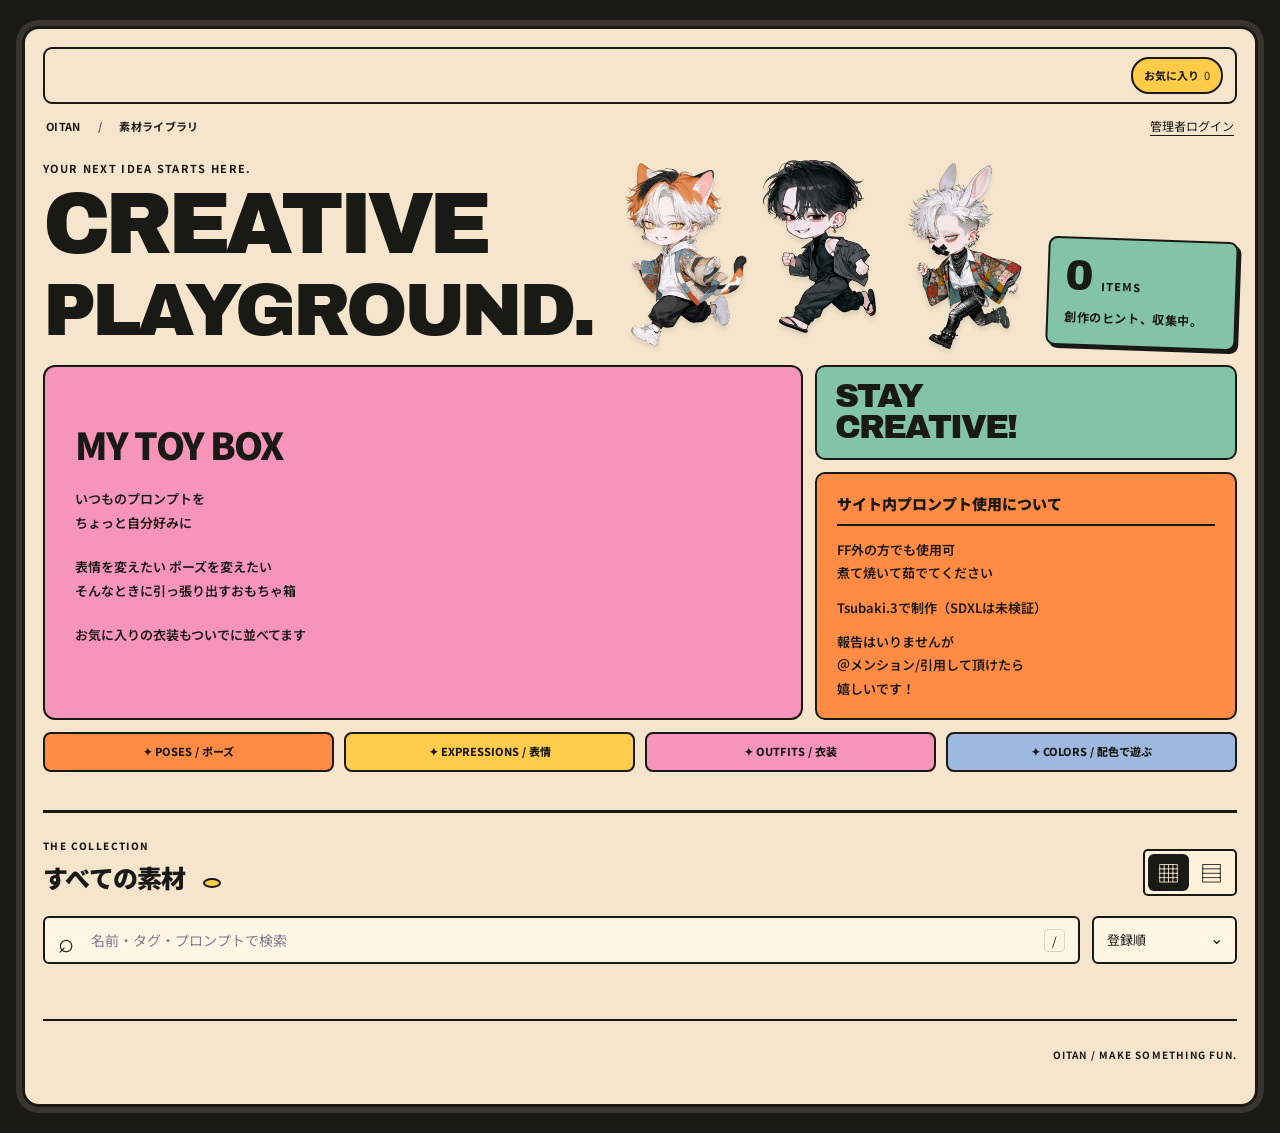
==== commit 84d81815: "Add three transparent hero mascots" ====
--- a/index.html
+++ b/index.html
@@ -11,9 +11,9 @@
 <link href="https://fonts.googleapis.com/css2?family=Archivo+Black&family=Noto+Sans+JP:wght@400;500;600;700;800;900&display=swap" rel="stylesheet">
 <link rel="stylesheet" href="vault.css?v=20261126-paper">
 <link rel="stylesheet" href="paper.css?v=20261126-paper">
-<link rel="stylesheet" href="neo.css?v=20261127-nav">
-<script src="config.js"></script><script type="module" src="backend.js?v=20261127-optional"></script>
-</head>
+<link rel="stylesheet" href="neo.css?v=20261129-mascots">
+<script src="config.js"></script><script type="module" src="backend.js?v=20261129-speed"></script>
+<link rel="stylesheet" href="analytics.css?v=20261129"></head>
 <body>
 <a class="skip-link" href="#library">ライブラリへ移動</a>
 <div class="app-shell">
@@ -31,7 +31,7 @@
 <div class="workspace">
 <header class="topbar"><div class="breadcrumb">OITAN <span>/</span> <span id="breadcrumb-label">素材ライブラリ</span></div><div class="top-actions"><a class="admin-login" id="admin-login" href="#admin-login-dialog">管理者ログイン</a><a class="admin-login" id="admin-logout" href="#logout" hidden>ログアウト</a><span class="local-label">CREATIVE PLAYGROUND</span><button class="primary-button compact" id="add-top" hidden><span>＋</span> 素材を追加</button></div></header>
 <main id="library">
-<section class="hero" aria-labelledby="hero-title"><div class="hero-copy"><p class="eyebrow">YOUR NEXT IDEA STARTS HERE.</p><h1 id="hero-title">CREATIVE<br><span>PLAYGROUND.</span></h1></div><div class="hero-meta"><span class="hero-total" id="hero-total">0<span>ITEMS</span></span><span class="hero-meta-text">創作のヒント、収集中。</span></div></section>
+<section class="hero" aria-labelledby="hero-title"><div class="hero-copy"><p class="eyebrow">YOUR NEXT IDEA STARTS HERE.</p><h1 id="hero-title">CREATIVE<br><span>PLAYGROUND.</span></h1></div><div class="hero-mascots" aria-hidden="true"><img src="hero-cat.png" alt="" width="1400" height="1400"><img src="hero-proxy.png" alt="" width="1400" height="1400"><img src="hero-rabbit.png" alt="" width="1400" height="1400"></div><div class="hero-meta"><span class="hero-total" id="hero-total">0<span>ITEMS</span></span><span class="hero-meta-text">創作のヒント、収集中。</span></div></section>
 <section class="play-board" aria-label="素材ライブラリの紹介"><div class="play-main"><div class="hero-gallery" id="hero-gallery" aria-hidden="true"></div><div class="prompt-poster"><strong>MY TOY BOX</strong><p>いつものプロンプトを<br>ちょっと自分好みに</p><p>表情を変えたい ポーズを変えたい<br>そんなときに引っ張り出すおもちゃ箱</p><p>お気に入りの衣装もついでに並べてます</p></div><button class="gallery-pause" id="gallery-pause" hidden type="button" aria-label="背景画像の動きを止める" aria-pressed="false">Ⅱ</button></div><div class="play-side"><div class="mint-panel"><strong>STAY<br>CREATIVE!</strong></div><div class="orange-panel usage-panel"><h2>サイト内プロンプト使用について</h2><p>FF外の方でも使用可<br>煮て焼いて茹でてください</p><p>Tsubaki.3で制作（SDXLは未検証）</p><p>報告はいりませんが<br>＠メンション/引用して頂けたら<br>嬉しいです！</p></div></div></section><div class="club-strip" aria-label="収録カテゴリ"><a data-browse="pose" href="#collection-start">✦ POSES / ポーズ</a><a data-browse="expression" href="#collection-start">✦ EXPRESSIONS / 表情</a><a data-browse="outfit" href="#collection-start">✦ OUTFITS / 衣装</a><a href="colors.html">✦ COLORS / 配色で遊ぶ</a></div>
 <section id="collection-start" class="collection" aria-labelledby="collection-title">
 <div class="collection-heading"><div><p class="eyebrow" id="collection-eyebrow">THE COLLECTION</p><h2 id="collection-title">すべての素材 <span id="result-count"></span></h2></div><div class="view-toggle" aria-label="カードの大きさ"><button id="view-comfort" class="selected" aria-label="大きいカード" aria-pressed="true">▦</button><button id="view-dense" aria-label="小さいカード" aria-pressed="false">▤</button></div></div>
--- a/neo.css
+++ b/neo.css
@@ -16,3 +16,4 @@
 
 /* Compact header: categories and favorites share a single row. */
 .sidebar{display:flex;flex-direction:row;flex-wrap:nowrap;align-items:center;justify-content:space-between;gap:12px;padding:8px 12px;min-height:0;border-radius:9px}.sidebar .brand,.sidebar .nav-caption{display:none}#category-nav{order:0;flex:1;flex-basis:auto;justify-content:flex-start;margin:0;padding:0;border:0;min-width:0}.sidebar-bottom{flex:none;margin:0;padding:0}.sidebar-bottom .nav-item{position:static;margin:0}.topbar{min-height:46px;padding-block:9px}.hero{padding-top:8px}@media(max-width:850px){.sidebar{padding:7px 9px;gap:9px}#category-nav{order:0;flex-basis:auto;margin:0;padding:0;border:0}.sidebar-bottom{margin:0}.sidebar-bottom .nav-item{position:static}.topbar{min-height:46px}}@media(max-width:620px){.sidebar{padding:6px;gap:5px}#category-nav{gap:1px}#category-nav .nav-item{padding:6px 7px;font-size:10px}.sidebar-bottom .nav-item{padding:5px 6px;font-size:9px}.topbar{padding:8px 2px;min-height:42px}}
+.hero-copy{flex-shrink:0}.hero-mascots{flex:1;min-width:0;height:190px;display:grid;grid-template-columns:repeat(3,minmax(0,1fr));align-items:end;align-self:end;pointer-events:none}.hero-mascots img{display:block;width:145%;max-width:none;height:190px;object-fit:contain;margin-left:-22.5%;filter:drop-shadow(0 4px 2px #19191618)}.hero-mascots img:nth-child(2){transform:translateY(-9px)}.hero-mascots img:nth-child(3){transform:translateY(3px)}@media(min-width:1500px){.hero-mascots,.hero-mascots img{height:210px}}@media(max-width:1050px) and (min-width:621px){.hero{flex-wrap:wrap}.hero-copy{flex:1}.hero-mascots{order:3;flex-basis:100%;max-width:520px;margin:0 auto;height:160px}.hero-mascots img{height:160px}}@media(max-width:620px){.hero-mascots{height:160px;width:min(100%,400px);margin:10px auto 0}.hero-mascots img{height:160px}.hero-meta{margin-top:10px}}
--- a/analytics.css
+++ b/analytics.css
@@ -0,0 +1 @@
+.stats-open{font:700 12px system-ui,sans-serif;border:2px solid #191916;border-radius:6px;background:#9db9df;color:#191916;padding:8px 12px;cursor:pointer;white-space:nowrap}.stats-dialog{width:min(680px,calc(100% - 28px));max-height:85vh;overflow:auto;border:3px solid #191916;border-radius:12px;background:#f5e5cc;color:#191916;padding:22px;font:14px/1.7 system-ui,sans-serif;box-shadow:6px 6px 0 #191916}.stats-dialog::backdrop{background:#19191699}.stats-head{display:flex;align-items:center;justify-content:space-between;gap:15px}.stats-head h2{margin:0}.stats-head button{background:#ffcc4b;border:2px solid #191916;border-radius:5px;font-size:22px;cursor:pointer;padding:0 10px;color:#191916}.stats-totals{display:grid;grid-template-columns:repeat(4,1fr);gap:9px;margin-top:20px}.stats-totals>div{border:2px solid #191916;border-radius:6px;background:#fff1db;padding:12px 8px}.stats-totals span{display:block;font-size:11px}.stats-totals strong{font-size:26px}.stats-totals small{margin-left:4px}.stats-table-wrap{max-height:330px;overflow:auto;border:2px solid #191916}.stats-dialog table{width:100%;border-collapse:collapse;background:#fff1db;font-size:13px}.stats-dialog td,.stats-dialog th{padding:8px;text-align:right;border-bottom:1px solid #19191633}.stats-dialog th:first-child{text-align:left}.stats-dialog thead{position:sticky;top:0;background:#83c3a7}.stats-help{font-size:11px;margin-top:20px}@media(max-width:550px){.stats-totals{grid-template-columns:repeat(2,1fr)}.top-actions{flex-wrap:wrap}.stats-dialog{padding:16px}}
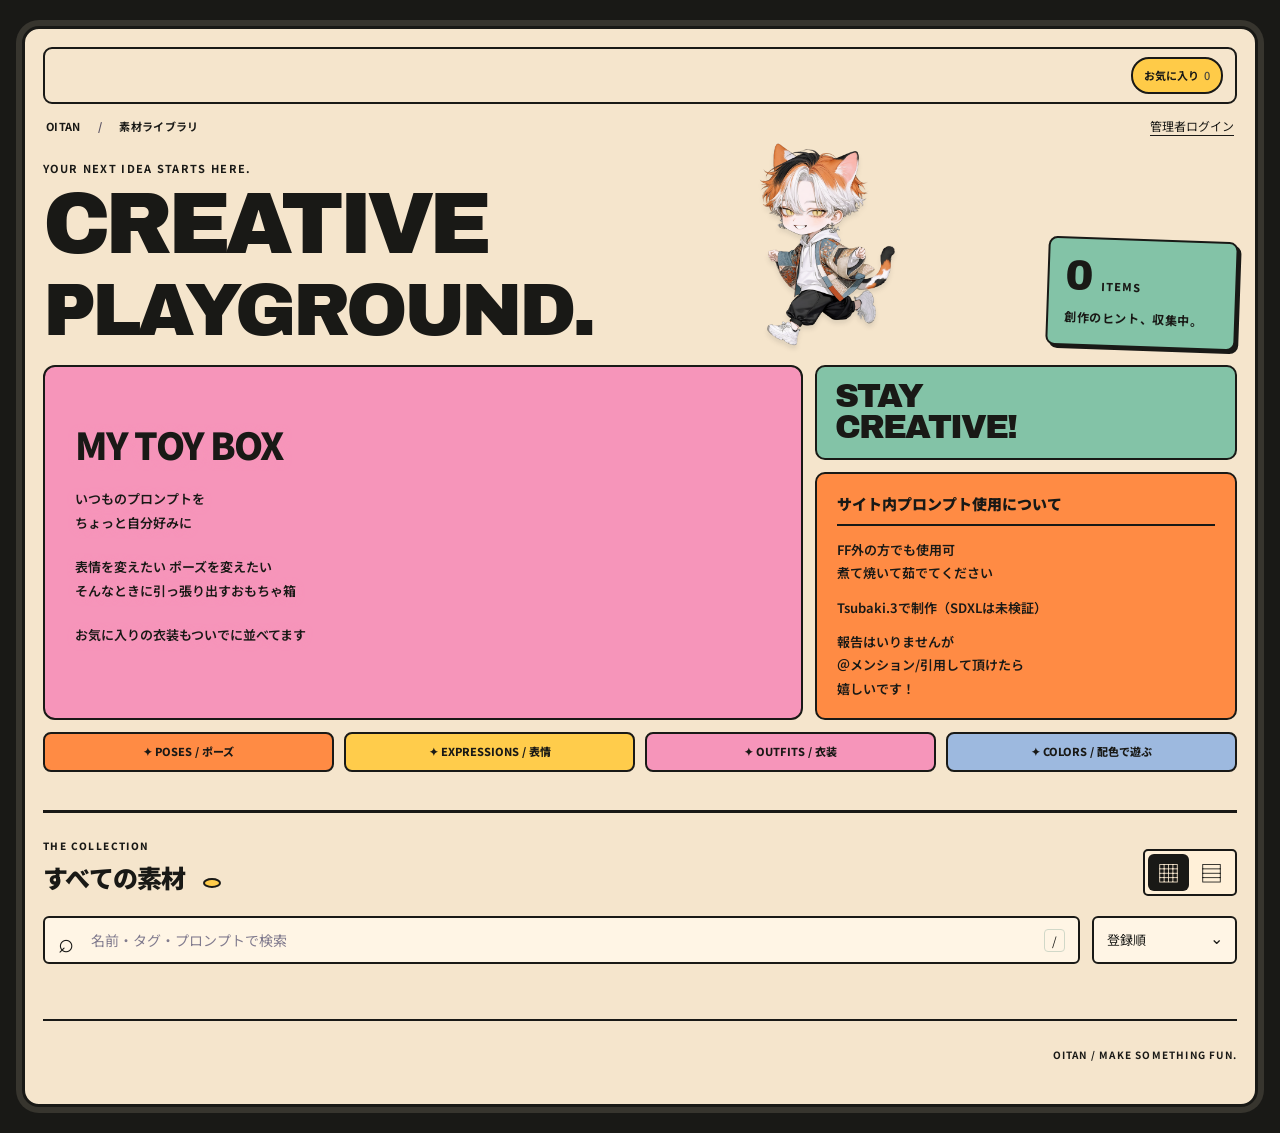
==== commit 37187b88: "Keep only the cat hero mascot" ====
--- a/index.html
+++ b/index.html
@@ -11,7 +11,7 @@
 <link href="https://fonts.googleapis.com/css2?family=Archivo+Black&family=Noto+Sans+JP:wght@400;500;600;700;800;900&display=swap" rel="stylesheet">
 <link rel="stylesheet" href="vault.css?v=20261126-paper">
 <link rel="stylesheet" href="paper.css?v=20261126-paper">
-<link rel="stylesheet" href="neo.css?v=20261129-mascots">
+<link rel="stylesheet" href="neo.css?v=20261129-cat">
 <script src="config.js"></script><script type="module" src="backend.js?v=20261129-speed"></script>
 <link rel="stylesheet" href="analytics.css?v=20261129"></head>
 <body>
@@ -31,7 +31,7 @@
 <div class="workspace">
 <header class="topbar"><div class="breadcrumb">OITAN <span>/</span> <span id="breadcrumb-label">素材ライブラリ</span></div><div class="top-actions"><a class="admin-login" id="admin-login" href="#admin-login-dialog">管理者ログイン</a><a class="admin-login" id="admin-logout" href="#logout" hidden>ログアウト</a><span class="local-label">CREATIVE PLAYGROUND</span><button class="primary-button compact" id="add-top" hidden><span>＋</span> 素材を追加</button></div></header>
 <main id="library">
-<section class="hero" aria-labelledby="hero-title"><div class="hero-copy"><p class="eyebrow">YOUR NEXT IDEA STARTS HERE.</p><h1 id="hero-title">CREATIVE<br><span>PLAYGROUND.</span></h1></div><div class="hero-mascots" aria-hidden="true"><img src="hero-cat.png" alt="" width="1400" height="1400"><img src="hero-proxy.png" alt="" width="1400" height="1400"><img src="hero-rabbit.png" alt="" width="1400" height="1400"></div><div class="hero-meta"><span class="hero-total" id="hero-total">0<span>ITEMS</span></span><span class="hero-meta-text">創作のヒント、収集中。</span></div></section>
+<section class="hero" aria-labelledby="hero-title"><div class="hero-copy"><p class="eyebrow">YOUR NEXT IDEA STARTS HERE.</p><h1 id="hero-title">CREATIVE<br><span>PLAYGROUND.</span></h1></div><div class="hero-mascots" aria-hidden="true"><img src="hero-cat.png" alt="" width="1400" height="1400"></div><div class="hero-meta"><span class="hero-total" id="hero-total">0<span>ITEMS</span></span><span class="hero-meta-text">創作のヒント、収集中。</span></div></section>
 <section class="play-board" aria-label="素材ライブラリの紹介"><div class="play-main"><div class="hero-gallery" id="hero-gallery" aria-hidden="true"></div><div class="prompt-poster"><strong>MY TOY BOX</strong><p>いつものプロンプトを<br>ちょっと自分好みに</p><p>表情を変えたい ポーズを変えたい<br>そんなときに引っ張り出すおもちゃ箱</p><p>お気に入りの衣装もついでに並べてます</p></div><button class="gallery-pause" id="gallery-pause" hidden type="button" aria-label="背景画像の動きを止める" aria-pressed="false">Ⅱ</button></div><div class="play-side"><div class="mint-panel"><strong>STAY<br>CREATIVE!</strong></div><div class="orange-panel usage-panel"><h2>サイト内プロンプト使用について</h2><p>FF外の方でも使用可<br>煮て焼いて茹でてください</p><p>Tsubaki.3で制作（SDXLは未検証）</p><p>報告はいりませんが<br>＠メンション/引用して頂けたら<br>嬉しいです！</p></div></div></section><div class="club-strip" aria-label="収録カテゴリ"><a data-browse="pose" href="#collection-start">✦ POSES / ポーズ</a><a data-browse="expression" href="#collection-start">✦ EXPRESSIONS / 表情</a><a data-browse="outfit" href="#collection-start">✦ OUTFITS / 衣装</a><a href="colors.html">✦ COLORS / 配色で遊ぶ</a></div>
 <section id="collection-start" class="collection" aria-labelledby="collection-title">
 <div class="collection-heading"><div><p class="eyebrow" id="collection-eyebrow">THE COLLECTION</p><h2 id="collection-title">すべての素材 <span id="result-count"></span></h2></div><div class="view-toggle" aria-label="カードの大きさ"><button id="view-comfort" class="selected" aria-label="大きいカード" aria-pressed="true">▦</button><button id="view-dense" aria-label="小さいカード" aria-pressed="false">▤</button></div></div>
--- a/neo.css
+++ b/neo.css
@@ -17,3 +17,4 @@
 /* Compact header: categories and favorites share a single row. */
 .sidebar{display:flex;flex-direction:row;flex-wrap:nowrap;align-items:center;justify-content:space-between;gap:12px;padding:8px 12px;min-height:0;border-radius:9px}.sidebar .brand,.sidebar .nav-caption{display:none}#category-nav{order:0;flex:1;flex-basis:auto;justify-content:flex-start;margin:0;padding:0;border:0;min-width:0}.sidebar-bottom{flex:none;margin:0;padding:0}.sidebar-bottom .nav-item{position:static;margin:0}.topbar{min-height:46px;padding-block:9px}.hero{padding-top:8px}@media(max-width:850px){.sidebar{padding:7px 9px;gap:9px}#category-nav{order:0;flex-basis:auto;margin:0;padding:0;border:0}.sidebar-bottom{margin:0}.sidebar-bottom .nav-item{position:static}.topbar{min-height:46px}}@media(max-width:620px){.sidebar{padding:6px;gap:5px}#category-nav{gap:1px}#category-nav .nav-item{padding:6px 7px;font-size:10px}.sidebar-bottom .nav-item{padding:5px 6px;font-size:9px}.topbar{padding:8px 2px;min-height:42px}}
 .hero-copy{flex-shrink:0}.hero-mascots{flex:1;min-width:0;height:190px;display:grid;grid-template-columns:repeat(3,minmax(0,1fr));align-items:end;align-self:end;pointer-events:none}.hero-mascots img{display:block;width:145%;max-width:none;height:190px;object-fit:contain;margin-left:-22.5%;filter:drop-shadow(0 4px 2px #19191618)}.hero-mascots img:nth-child(2){transform:translateY(-9px)}.hero-mascots img:nth-child(3){transform:translateY(3px)}@media(min-width:1500px){.hero-mascots,.hero-mascots img{height:210px}}@media(max-width:1050px) and (min-width:621px){.hero{flex-wrap:wrap}.hero-copy{flex:1}.hero-mascots{order:3;flex-basis:100%;max-width:520px;margin:0 auto;height:160px}.hero-mascots img{height:160px}}@media(max-width:620px){.hero-mascots{height:160px;width:min(100%,400px);margin:10px auto 0}.hero-mascots img{height:160px}.hero-meta{margin-top:10px}}
+.hero-mascots{display:flex;justify-content:center}.hero-mascots img{width:230px;max-width:100%;margin:0;height:210px;object-fit:contain}@media(max-width:1050px) and (min-width:621px){.hero-mascots img{height:160px;width:190px}}@media(max-width:620px){.hero-mascots img{height:160px;width:190px}}
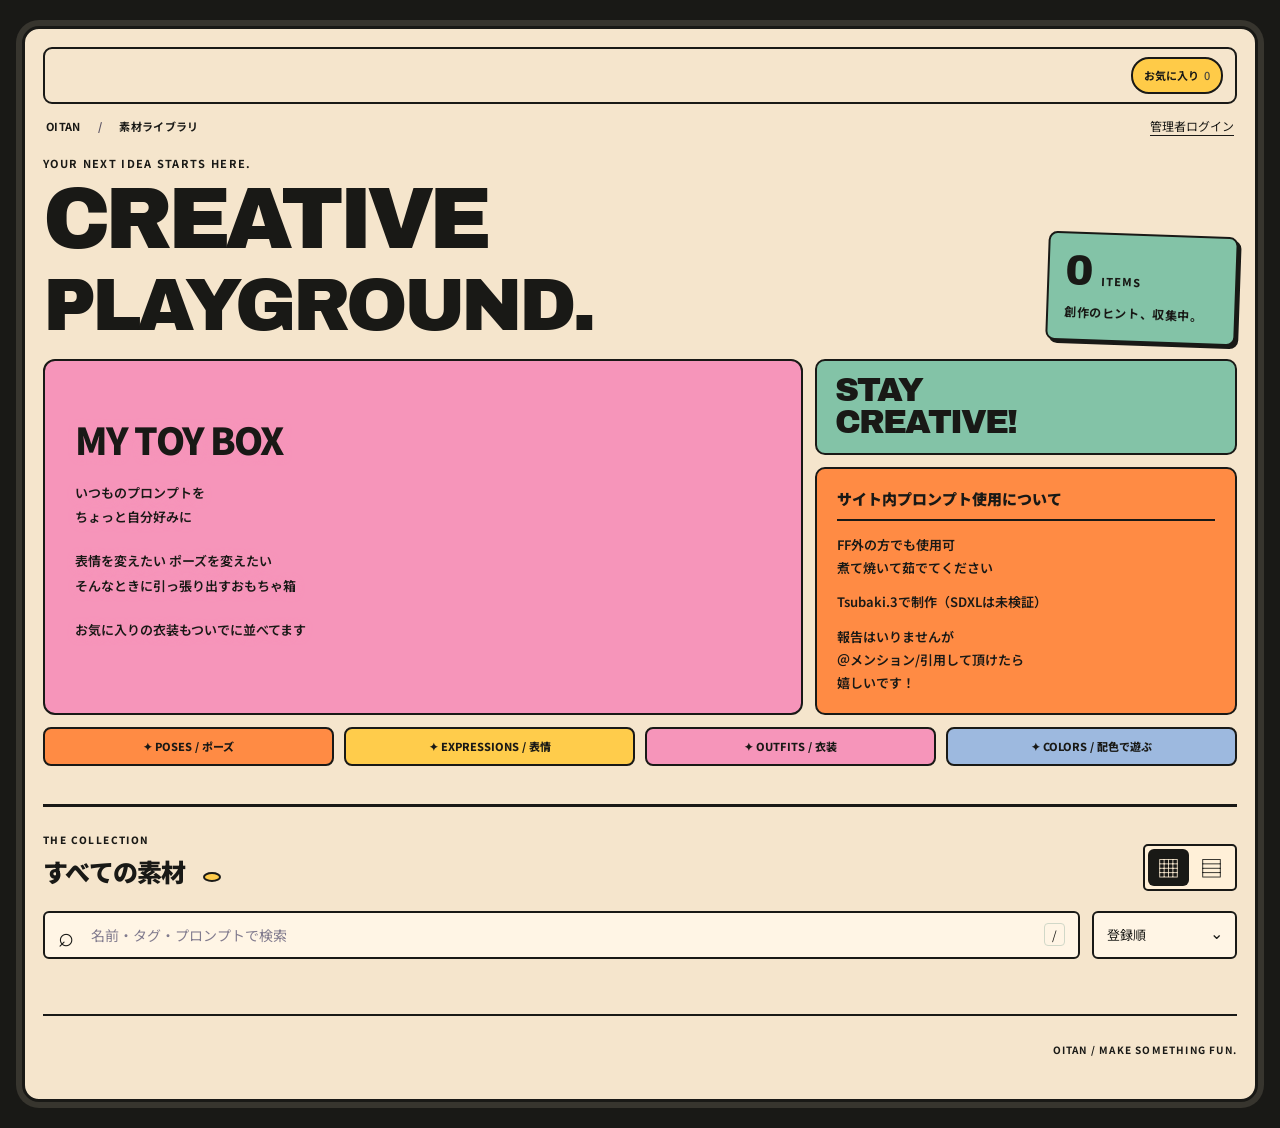
==== commit b5cd81cc: "Remove hero mascot" ====
--- a/index.html
+++ b/index.html
@@ -31,7 +31,7 @@
 <div class="workspace">
 <header class="topbar"><div class="breadcrumb">OITAN <span>/</span> <span id="breadcrumb-label">素材ライブラリ</span></div><div class="top-actions"><a class="admin-login" id="admin-login" href="#admin-login-dialog">管理者ログイン</a><a class="admin-login" id="admin-logout" href="#logout" hidden>ログアウト</a><span class="local-label">CREATIVE PLAYGROUND</span><button class="primary-button compact" id="add-top" hidden><span>＋</span> 素材を追加</button></div></header>
 <main id="library">
-<section class="hero" aria-labelledby="hero-title"><div class="hero-copy"><p class="eyebrow">YOUR NEXT IDEA STARTS HERE.</p><h1 id="hero-title">CREATIVE<br><span>PLAYGROUND.</span></h1></div><div class="hero-mascots" aria-hidden="true"><img src="hero-cat.png" alt="" width="1400" height="1400"></div><div class="hero-meta"><span class="hero-total" id="hero-total">0<span>ITEMS</span></span><span class="hero-meta-text">創作のヒント、収集中。</span></div></section>
+<section class="hero" aria-labelledby="hero-title"><div class="hero-copy"><p class="eyebrow">YOUR NEXT IDEA STARTS HERE.</p><h1 id="hero-title">CREATIVE<br><span>PLAYGROUND.</span></h1></div><div class="hero-meta"><span class="hero-total" id="hero-total">0<span>ITEMS</span></span><span class="hero-meta-text">創作のヒント、収集中。</span></div></section>
 <section class="play-board" aria-label="素材ライブラリの紹介"><div class="play-main"><div class="hero-gallery" id="hero-gallery" aria-hidden="true"></div><div class="prompt-poster"><strong>MY TOY BOX</strong><p>いつものプロンプトを<br>ちょっと自分好みに</p><p>表情を変えたい ポーズを変えたい<br>そんなときに引っ張り出すおもちゃ箱</p><p>お気に入りの衣装もついでに並べてます</p></div><button class="gallery-pause" id="gallery-pause" hidden type="button" aria-label="背景画像の動きを止める" aria-pressed="false">Ⅱ</button></div><div class="play-side"><div class="mint-panel"><strong>STAY<br>CREATIVE!</strong></div><div class="orange-panel usage-panel"><h2>サイト内プロンプト使用について</h2><p>FF外の方でも使用可<br>煮て焼いて茹でてください</p><p>Tsubaki.3で制作（SDXLは未検証）</p><p>報告はいりませんが<br>＠メンション/引用して頂けたら<br>嬉しいです！</p></div></div></section><div class="club-strip" aria-label="収録カテゴリ"><a data-browse="pose" href="#collection-start">✦ POSES / ポーズ</a><a data-browse="expression" href="#collection-start">✦ EXPRESSIONS / 表情</a><a data-browse="outfit" href="#collection-start">✦ OUTFITS / 衣装</a><a href="colors.html">✦ COLORS / 配色で遊ぶ</a></div>
 <section id="collection-start" class="collection" aria-labelledby="collection-title">
 <div class="collection-heading"><div><p class="eyebrow" id="collection-eyebrow">THE COLLECTION</p><h2 id="collection-title">すべての素材 <span id="result-count"></span></h2></div><div class="view-toggle" aria-label="カードの大きさ"><button id="view-comfort" class="selected" aria-label="大きいカード" aria-pressed="true">▦</button><button id="view-dense" aria-label="小さいカード" aria-pressed="false">▤</button></div></div>
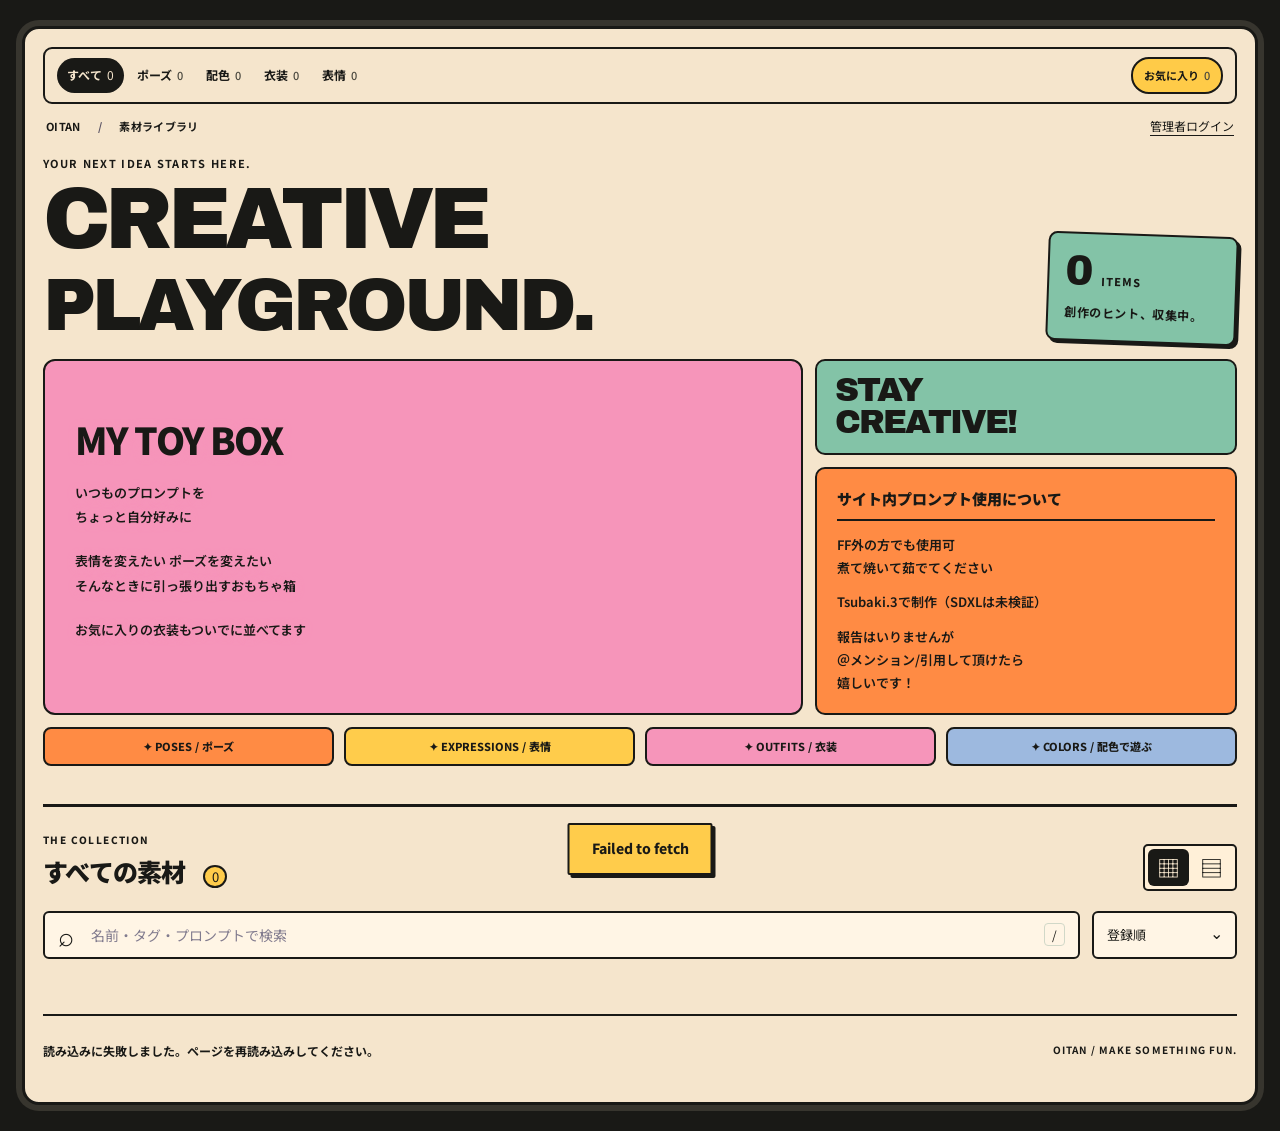
==== commit c20995de: "Load public materials independently of admin session" ====
--- a/index.html
+++ b/index.html
@@ -12,7 +12,7 @@
 <link rel="stylesheet" href="vault.css?v=20261126-paper">
 <link rel="stylesheet" href="paper.css?v=20261126-paper">
 <link rel="stylesheet" href="neo.css?v=20261129-cat">
-<script src="config.js"></script><script type="module" src="backend.js?v=20261129-speed"></script>
+<script src="config.js"></script><script type="module" src="start.js?v=20261129-mobile"></script>
 <link rel="stylesheet" href="analytics.css?v=20261129"></head>
 <body>
 <a class="skip-link" href="#library">ライブラリへ移動</a>
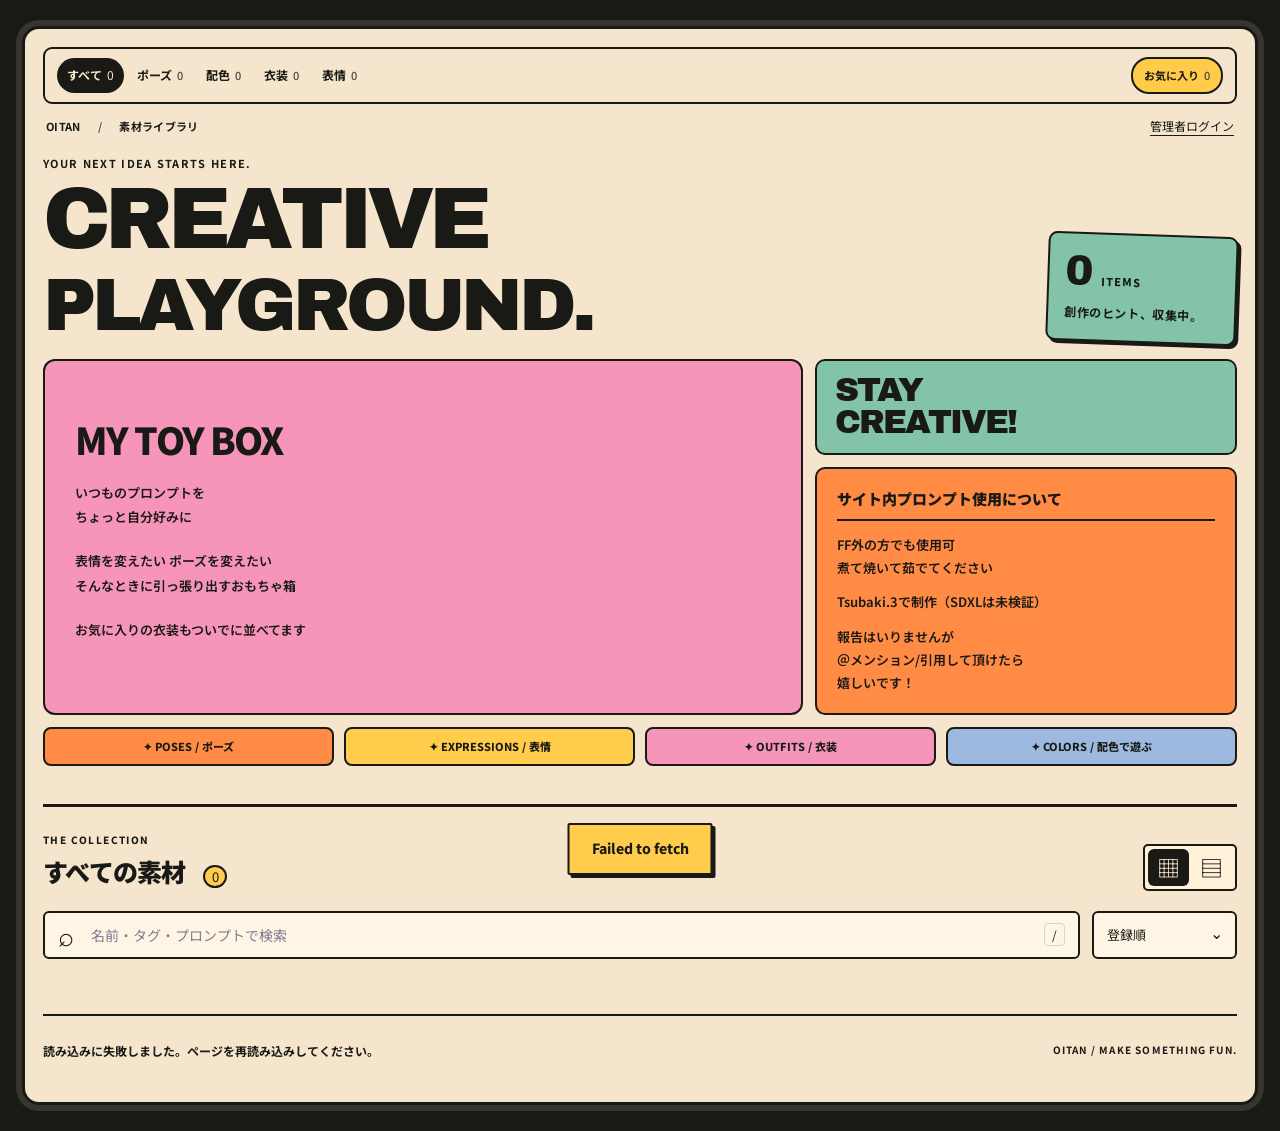
==== commit dc89dab7: "Keep Japanese words together in mobile intro" ====
--- a/index.html
+++ b/index.html
@@ -32,7 +32,7 @@
 <header class="topbar"><div class="breadcrumb">OITAN <span>/</span> <span id="breadcrumb-label">素材ライブラリ</span></div><div class="top-actions"><a class="admin-login" id="admin-login" href="#admin-login-dialog">管理者ログイン</a><a class="admin-login" id="admin-logout" href="#logout" hidden>ログアウト</a><span class="local-label">CREATIVE PLAYGROUND</span><button class="primary-button compact" id="add-top" hidden><span>＋</span> 素材を追加</button></div></header>
 <main id="library">
 <section class="hero" aria-labelledby="hero-title"><div class="hero-copy"><p class="eyebrow">YOUR NEXT IDEA STARTS HERE.</p><h1 id="hero-title">CREATIVE<br><span>PLAYGROUND.</span></h1></div><div class="hero-meta"><span class="hero-total" id="hero-total">0<span>ITEMS</span></span><span class="hero-meta-text">創作のヒント、収集中。</span></div></section>
-<section class="play-board" aria-label="素材ライブラリの紹介"><div class="play-main"><div class="hero-gallery" id="hero-gallery" aria-hidden="true"></div><div class="prompt-poster"><strong>MY TOY BOX</strong><p>いつものプロンプトを<br>ちょっと自分好みに</p><p>表情を変えたい ポーズを変えたい<br>そんなときに引っ張り出すおもちゃ箱</p><p>お気に入りの衣装もついでに並べてます</p></div><button class="gallery-pause" id="gallery-pause" hidden type="button" aria-label="背景画像の動きを止める" aria-pressed="false">Ⅱ</button></div><div class="play-side"><div class="mint-panel"><strong>STAY<br>CREATIVE!</strong></div><div class="orange-panel usage-panel"><h2>サイト内プロンプト使用について</h2><p>FF外の方でも使用可<br>煮て焼いて茹でてください</p><p>Tsubaki.3で制作（SDXLは未検証）</p><p>報告はいりませんが<br>＠メンション/引用して頂けたら<br>嬉しいです！</p></div></div></section><div class="club-strip" aria-label="収録カテゴリ"><a data-browse="pose" href="#collection-start">✦ POSES / ポーズ</a><a data-browse="expression" href="#collection-start">✦ EXPRESSIONS / 表情</a><a data-browse="outfit" href="#collection-start">✦ OUTFITS / 衣装</a><a href="colors.html">✦ COLORS / 配色で遊ぶ</a></div>
+<section class="play-board" aria-label="素材ライブラリの紹介"><div class="play-main"><div class="hero-gallery" id="hero-gallery" aria-hidden="true"></div><div class="prompt-poster"><strong>MY TOY BOX</strong><p>いつものプロンプトを<br>ちょっと自分好みに</p><p>表情を変えたい ポーズを変えたい<br>そんなときに引っ張り出す<span style="white-space:nowrap">おもちゃ箱</span></p><p>お気に入りの衣装もついでに<span style="white-space:nowrap">並べてます</span></p></div><button class="gallery-pause" id="gallery-pause" hidden type="button" aria-label="背景画像の動きを止める" aria-pressed="false">Ⅱ</button></div><div class="play-side"><div class="mint-panel"><strong>STAY<br>CREATIVE!</strong></div><div class="orange-panel usage-panel"><h2>サイト内プロンプト使用について</h2><p>FF外の方でも使用可<br>煮て焼いて茹でてください</p><p>Tsubaki.3で制作（SDXLは未検証）</p><p>報告はいりませんが<br>＠メンション/引用して頂けたら<br>嬉しいです！</p></div></div></section><div class="club-strip" aria-label="収録カテゴリ"><a data-browse="pose" href="#collection-start">✦ POSES / ポーズ</a><a data-browse="expression" href="#collection-start">✦ EXPRESSIONS / 表情</a><a data-browse="outfit" href="#collection-start">✦ OUTFITS / 衣装</a><a href="colors.html">✦ COLORS / 配色で遊ぶ</a></div>
 <section id="collection-start" class="collection" aria-labelledby="collection-title">
 <div class="collection-heading"><div><p class="eyebrow" id="collection-eyebrow">THE COLLECTION</p><h2 id="collection-title">すべての素材 <span id="result-count"></span></h2></div><div class="view-toggle" aria-label="カードの大きさ"><button id="view-comfort" class="selected" aria-label="大きいカード" aria-pressed="true">▦</button><button id="view-dense" aria-label="小さいカード" aria-pressed="false">▤</button></div></div>
 <div class="filter-bar"><label class="search-box"><span aria-hidden="true">⌕</span><input id="search" type="search" placeholder="名前・タグ・プロンプトで検索" autocomplete="off" aria-label="素材を検索"><kbd>/</kbd></label><label class="sort-label"><span class="sr-only">並び順</span><select id="sort"><option value="default">登録順</option><option value="newest">新しい順</option><option value="name">名前順</option></select><span aria-hidden="true">⌄</span></label></div>
